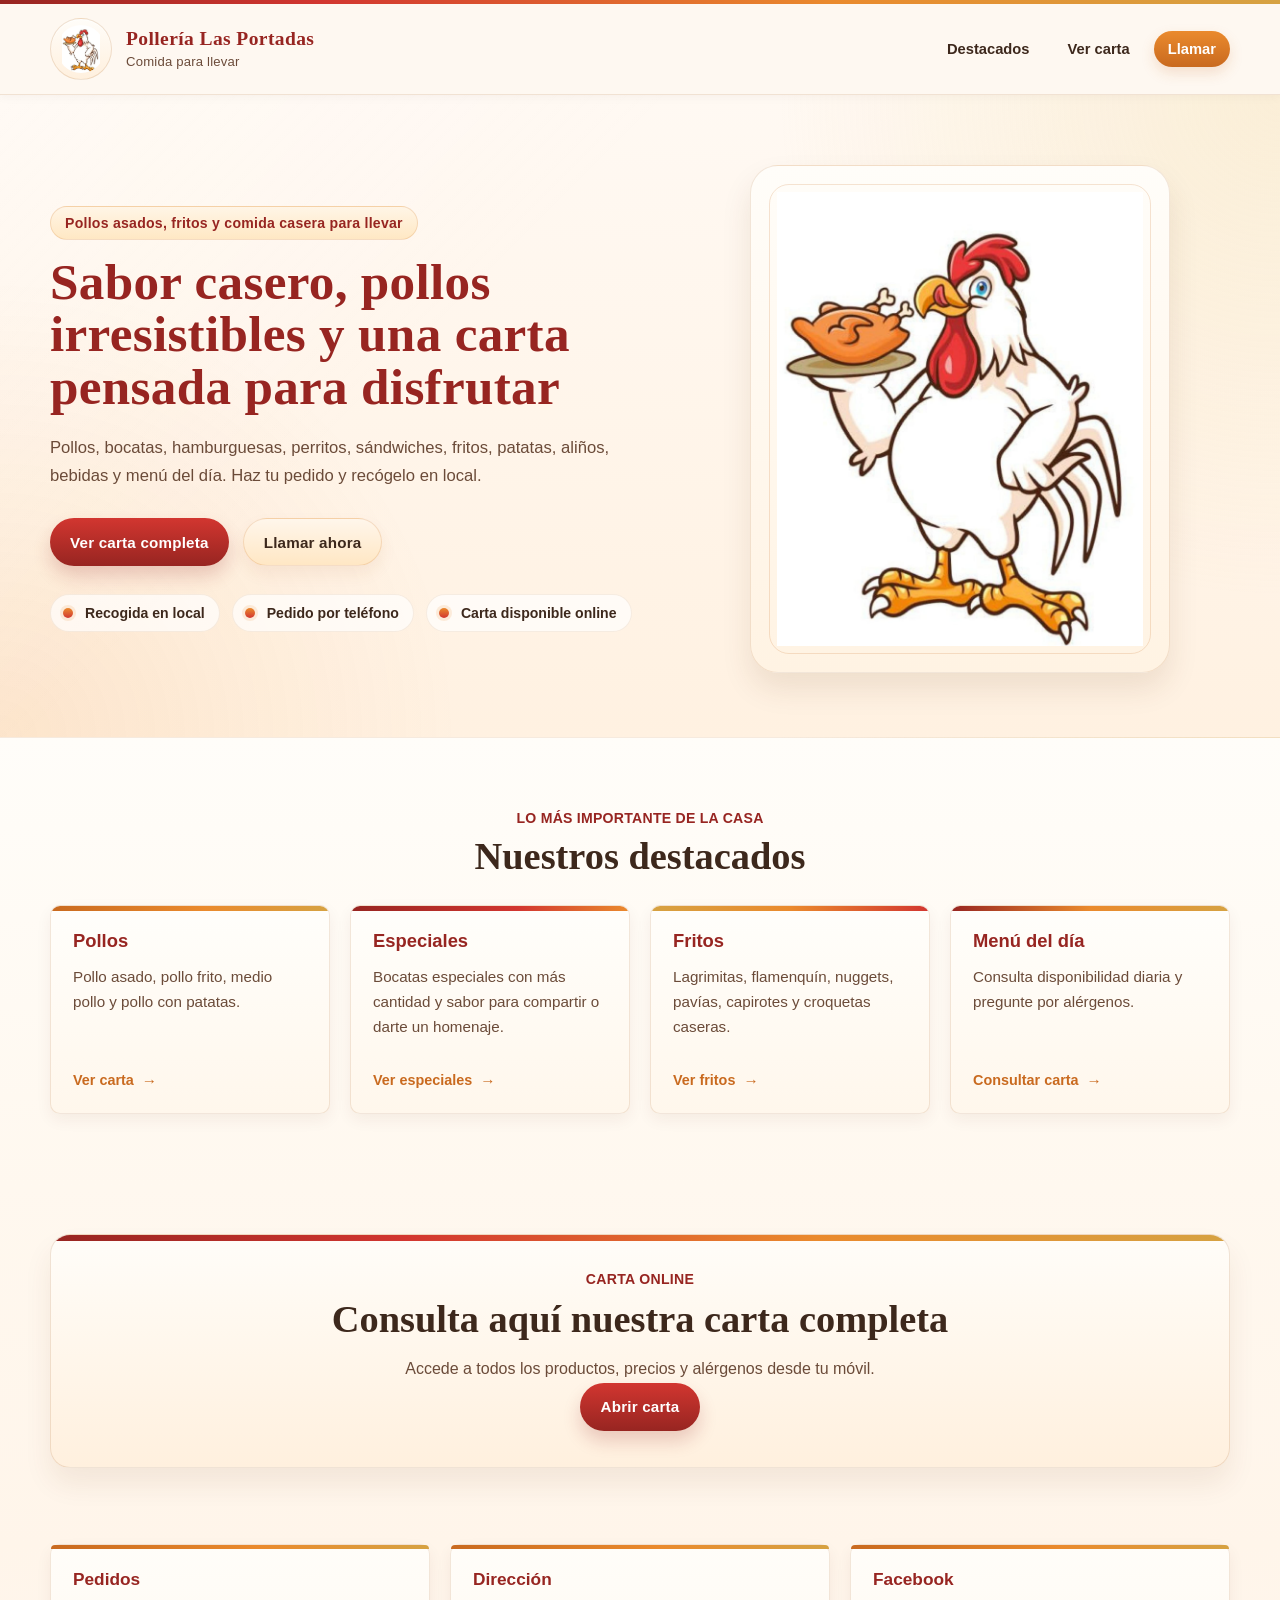
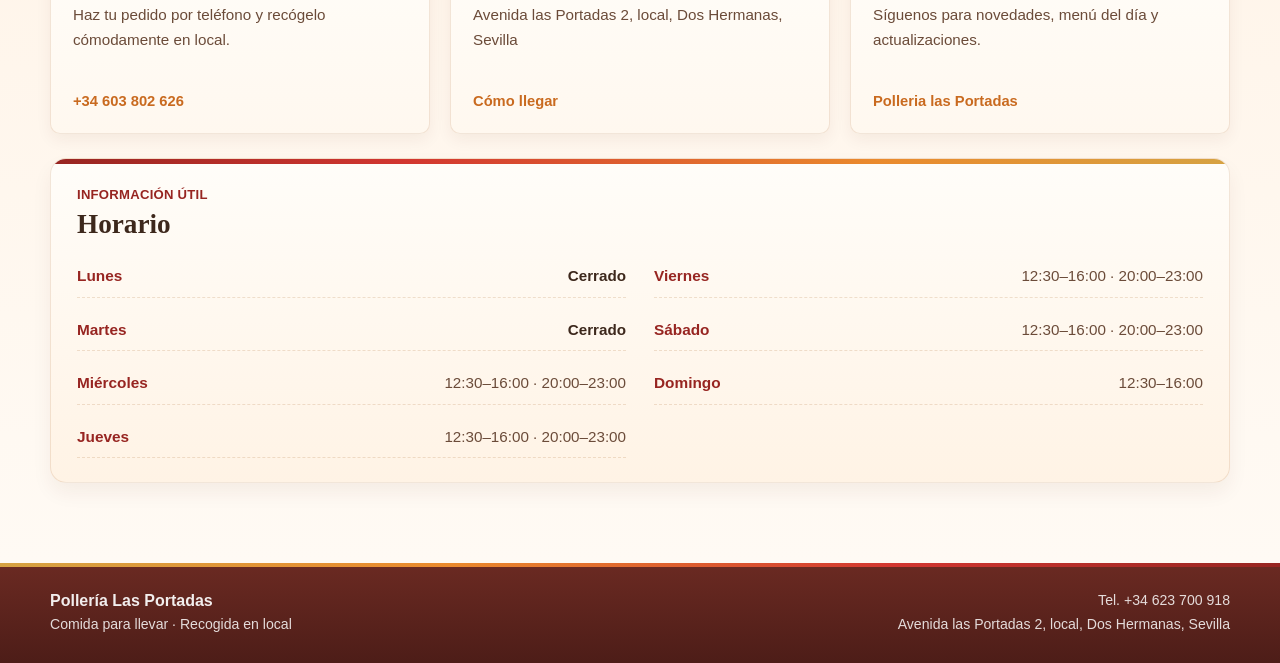
==== index.html @ 25411873 "Add files via upload" ====
<!doctype html>
<html lang="es">
<head>
    <meta charset="utf-8">
    <meta name="viewport" content="width=device-width, initial-scale=1">
    <title>Pollería Las Portadas</title>
    <meta name="description" content="Pollos asados, fritos, bocatas, hamburguesas, sándwiches, fritos y mucho más. Consulta nuestra carta online.">
    <link rel="stylesheet" href="web.css">
</head>
<body>
    <div class="site">
        <header class="header">
            <div class="container header__inner">
                <a href="/" class="brand" aria-label="Ir al inicio de Pollería Las Portadas">
                    <img src="carta/logo-polleria.png" alt="Logo de Pollería Las Portadas" class="brand__logo">
                    <div class="brand__text">
                        <span class="brand__name">Pollería Las Portadas</span>
                        <span class="brand__tag">Comida para llevar</span>
                    </div>
                </a>

                <nav class="nav" aria-label="Navegación principal">
                    <a href="#destacados" class="nav__link">Destacados</a>
                    <a href="file:///C:/Users/alejandro.gperez/Desktop/web-bar/carta/index.html" class="nav__link nav__link--button">Ver carta</a>
                    <a href="tel:+34 623 700 918" class="nav__link nav__link--phone">Llamar</a>
                </nav>
            </div>
        </header>

        <main>
            <section class="hero">
                <div class="container hero__inner">
                    <div class="hero__content">
                        <p class="hero__eyebrow">Pollos asados, fritos y comida casera para llevar</p>

                        <h1 class="hero__title">
                            Sabor casero, pollos irresistibles y una carta pensada para disfrutar
                        </h1>

                        <p class="hero__text">
                            Pollos, bocatas, hamburguesas, perritos, sándwiches, fritos, patatas, aliños,
                            bebidas y menú del día. Haz tu pedido y recógelo en local.
                        </p>

                        <div class="hero__actions">
                            <a href="file:///C:/Users/alejandro.gperez/Desktop/web-bar/carta/index.html" class="button button--primary">Ver carta completa</a>
                            <a href="tel:+34603802626" class="button button--secondary">Llamar ahora</a>
                        </div>

                        <ul class="hero__features">
                            <li>Recogida en local</li>
                            <li>Pedido por teléfono</li>
                            <li>Carta disponible online</li>
                        </ul>
                    </div>

                    <div class="hero__visual">
                        <div class="hero__image-wrap">
                            <img src="carta/logo-polleria.png" alt="Mascota de Pollería Las Portadas" class="hero__image">
                        </div>
                    </div>
                </div>
            </section>

            <section class="highlights" id="destacados">
                <div class="container">
                    <div class="section-heading">
                        <p class="section-heading__eyebrow">Lo más importante de la casa</p>
                        <h2 class="section-heading__title">Nuestros destacados</h2>
                    </div>

                    <div class="highlights__grid">
                        <article class="highlight-card highlight-card--pollos">
                            <h3 class="highlight-card__title">Pollos</h3>
                            <p class="highlight-card__text">
                                Pollo asado, pollo frito, medio pollo y pollo con patatas.
                            </p>
                            <a href="file:///C:/Users/alejandro.gperez/Desktop/web-bar/carta/index.html" class="highlight-card__link">Ver carta</a>
                        </article>

                        <article class="highlight-card highlight-card--especiales">
                            <h3 class="highlight-card__title">Especiales</h3>
                            <p class="highlight-card__text">
                                Bocatas especiales con más cantidad y sabor para compartir o darte un homenaje.
                            </p>
                            <a href="file:///C:/Users/alejandro.gperez/Desktop/web-bar/carta/index.html" class="highlight-card__link">Ver especiales</a>
                        </article>

                        <article class="highlight-card highlight-card--fritos">
                            <h3 class="highlight-card__title">Fritos</h3>
                            <p class="highlight-card__text">
                                Lagrimitas, flamenquín, nuggets, pavías, capirotes y croquetas caseras.
                            </p>
                            <a href="file:///C:/Users/alejandro.gperez/Desktop/web-bar/carta/index.html" class="highlight-card__link">Ver fritos</a>
                        </article>

                        <article class="highlight-card highlight-card--menu">
                            <h3 class="highlight-card__title">Menú del día</h3>
                            <p class="highlight-card__text">
                                Consulta disponibilidad diaria y pregunte por alérgenos.
                            </p>
                            <a href="file:///C:/Users/alejandro.gperez/Desktop/web-bar/carta/index.html" class="highlight-card__link">Consultar carta</a>
                        </article>
                    </div>
                </div>
            </section>

            <section class="cta-carta">
                <div class="container">
                    <div class="cta-carta__box">
                        <p class="cta-carta__eyebrow">Carta online</p>
                        <h2 class="cta-carta__title">Consulta aquí nuestra carta completa</h2>
                        <p class="cta-carta__text">
                            Accede a todos los productos, precios y alérgenos desde tu móvil.
                        </p>
                        <a href="file:///C:/Users/alejandro.gperez/Desktop/web-bar/carta/index.html" class="button button--primary">Abrir carta</a>
                    </div>
                </div>
            </section>

            <section class="info">
                <div class="container">
                    <div class="info-top">
                        <article class="info-card">
                            <h3 class="info-card__title">Pedidos</h3>
                            <p class="info-card__text">
                                Haz tu pedido por teléfono y recógelo cómodamente en local.
                            </p>
                            <a href="tel:+34603802626" class="info-card__link">+34 603 802 626</a>
                        </article>

                        <article class="info-card">
                            <h3 class="info-card__title">Dirección</h3>
                            <p class="info-card__text">
                                Avenida las Portadas 2, local, Dos Hermanas, Sevilla
                            </p>
                            <a
                                href="https://maps.google.com/?q=Avenida+las+Portadas+2,+Dos+Hermanas,+Sevilla"
                                class="info-card__link"
                                target="_blank"
                                rel="noopener noreferrer"
                            >
                                Cómo llegar
                            </a>
                        </article>

                        <article class="info-card">
                            <h3 class="info-card__title">Facebook</h3>
                            <p class="info-card__text">
                                Síguenos para novedades, menú del día y actualizaciones.
                            </p>
                            <a
                                href="https://www.facebook.com/61581440820472/?locale=es_ES"
                                class="info-card__link"
                                target="_blank"
                                rel="noopener noreferrer"
                            >
                                Polleria las Portadas
                            </a>
                        </article>
                    </div>

                    <div class="info-hours">
                        <div class="info-hours__inner">
                            <div class="info-hours__header">
                                <p class="info-hours__eyebrow">Información útil</p>
                                <h3 class="info-hours__title">Horario</h3>
                            </div>

                            <div class="info-hours__grid">
                                <div class="info-hours__item">
                                    <span class="info-hours__day">Lunes</span>
                                    <span class="info-hours__time is-closed">Cerrado</span>
                                </div>

                                <div class="info-hours__item">
                                    <span class="info-hours__day">Viernes</span>
                                    <span class="info-hours__time">12:30–16:00 · 20:00–23:00</span>
                                </div>

                                <div class="info-hours__item">
                                    <span class="info-hours__day">Martes</span>
                                    <span class="info-hours__time is-closed">Cerrado</span>
                                </div>

                                <div class="info-hours__item">
                                    <span class="info-hours__day">Sábado</span>
                                    <span class="info-hours__time">12:30–16:00 · 20:00–23:00</span>
                                </div>

                                <div class="info-hours__item">
                                    <span class="info-hours__day">Miércoles</span>
                                    <span class="info-hours__time">12:30–16:00 · 20:00–23:00</span>
                                </div>

                                <div class="info-hours__item">
                                    <span class="info-hours__day">Domingo</span>
                                    <span class="info-hours__time">12:30–16:00</span>
                                </div>
                                
                                <div class="info-hours__item">
                                    <span class="info-hours__day">Jueves</span>
                                    <span class="info-hours__time">12:30–16:00 · 20:00–23:00</span>
                                </div>
                                
                            </div>
                        </div>
                    </div>
                </div>
            </section>

        </main>

        <footer class="footer">
            <div class="container footer__inner">
                <div class="footer__brand">
                    <strong>Pollería Las Portadas</strong>
                    <span>Comida para llevar · Recogida en local</span>
                </div>

                <div class="footer__contact">
                    <span>Tel. +34 623 700 918</span>
                    <span>Avenida las Portadas 2, local, Dos Hermanas, Sevilla</span>
                </div>
            </div>
        </footer>
    </div>
</body>
</html>
---- web.css ----
@page {
    size: A4;
    margin: 0;
}

:root {
    --bg: #f7efe6;
    --paper: #fffaf4;
    --paper-2: #fff4e8;
    --paper-3: #ffedd8;

    --ink: #3d281c;
    --ink-soft: #6b4b39;

    --line: #b47b47;
    --line-soft: #e6c8a7;

    --brand-red: #d23630;
    --brand-red-dark: #972521;

    --brand-orange: #ea8a2d;
    --brand-orange-dark: #c96a1f;

    --brand-gold: #d6a242;
    --brand-gold-soft: #f0d18c;

    --white: #ffffff;

    --shadow-soft: 0 8px 24px rgba(85, 45, 15, 0.08);
    --shadow-card: 0 6px 16px rgba(80, 40, 10, 0.06);

    --radius-sm: 6px;
    --radius-md: 10px;
    --radius-lg: 18px;

    --container: 1180px;
}

* {
    box-sizing: border-box;
}

html,
body {
    margin: 0;
    padding: 0;
    background: linear-gradient(180deg, #ece3d8 0%, #e6ddd3 100%);
    color: var(--ink);
    font-family: Arial, Helvetica, sans-serif;
    scroll-behavior: smooth;
}

body {
    -webkit-font-smoothing: antialiased;
    text-rendering: optimizeLegibility;
}

img {
    max-width: 100%;
    display: block;
}

a {
    color: inherit;
    text-decoration: none;
}

.site {
    min-height: 100vh;
}

.container {
    width: min(var(--container), calc(100% - 32px));
    margin: 0 auto;
}

/* =========================
   HEADER
   ========================= */

.header {
    position: sticky;
    top: 0;
    z-index: 30;
    backdrop-filter: blur(10px);
    background: rgba(255, 250, 244, 0.92);
    border-bottom: 1px solid rgba(180, 123, 71, 0.18);
    box-shadow: 0 2px 10px rgba(60, 20, 0, 0.04);
}

.header::before {
    content: "";
    display: block;
    height: 4px;
    background: linear-gradient(
        90deg,
        var(--brand-red-dark) 0%,
        var(--brand-red) 25%,
        var(--brand-orange) 65%,
        var(--brand-gold) 100%
    );
}

.header__inner {
    display: flex;
    align-items: center;
    justify-content: space-between;
    gap: 20px;
    padding: 14px 0;
}

.brand {
    display: flex;
    align-items: center;
    gap: 14px;
    min-width: 0;
}

.brand__logo {
    width: 62px;
    height: 62px;
    object-fit: contain;
    border-radius: 50%;
    background: linear-gradient(180deg, #fffdf9 0%, #fff0de 100%);
    padding: 6px;
    border: 1px solid rgba(180, 123, 71, 0.22);
    box-shadow: inset 0 1px 0 rgba(255,255,255,.7);
}

.brand__text {
    display: flex;
    flex-direction: column;
}

.brand__name {
    font-family: Georgia, "Times New Roman", serif;
    font-size: 1.22rem;
    font-weight: 700;
    line-height: 1.05;
    letter-spacing: 0.4px;
    color: var(--brand-red-dark);
}

.brand__tag {
    margin-top: 4px;
    font-size: 0.82rem;
    color: var(--ink-soft);
    letter-spacing: 0.2px;
}

.nav {
    display: flex;
    align-items: center;
    gap: 10px;
    flex-wrap: wrap;
}

.nav__link {
    padding: 10px 14px;
    border-radius: 999px;
    font-size: 0.92rem;
    font-weight: 600;
    color: var(--ink);
    transition: transform .18s ease, background-color .18s ease, color .18s ease;
}

.nav__link:hover {
    background: rgba(210, 54, 48, 0.08);
    color: var(--brand-red-dark);
    transform: translateY(-1px);
}

.nav__link--accent {
    background: linear-gradient(180deg, var(--brand-red) 0%, var(--brand-red-dark) 100%);
    color: var(--white);
    box-shadow: 0 6px 14px rgba(151, 37, 33, 0.18);
}

.nav__link--accent:hover {
    background: linear-gradient(180deg, #de433d 0%, #a62823 100%);
    color: var(--white);
}

.nav__link--phone {
    background: linear-gradient(180deg, var(--brand-orange) 0%, var(--brand-orange-dark) 100%);
    color: var(--white);
    box-shadow: 0 6px 14px rgba(201, 106, 31, 0.18);
}

.nav__link--phone:hover {
    background: linear-gradient(180deg, #f0963f 0%, #cf7124 100%);
    color: var(--white);
}

/* =========================
   HERO
   ========================= */

.hero {
    position: relative;
    overflow: hidden;
    background:
        radial-gradient(circle at top right, rgba(240, 209, 140, 0.32) 0%, transparent 35%),
        radial-gradient(circle at bottom left, rgba(234, 138, 45, 0.12) 0%, transparent 32%),
        linear-gradient(180deg, #fff9f3 0%, #fff1e1 100%);
    border-bottom: 1px solid rgba(180, 123, 71, 0.12);
}

.hero::before {
    content: "";
    position: absolute;
    inset: 0;
    background:
        linear-gradient(135deg, rgba(255,255,255,.15), transparent 35%),
        linear-gradient(-135deg, rgba(255,255,255,.12), transparent 32%);
    pointer-events: none;
}

.hero__inner {
    position: relative;
    display: grid;
    grid-template-columns: 1.05fr 0.95fr;
    align-items: center;
    gap: 42px;
    padding: 70px 0 64px;
}

.hero__eyebrow {
    display: inline-block;
    margin: 0 0 16px;
    padding: 8px 14px;
    border-radius: 999px;
    background: linear-gradient(180deg, #fff5e6 0%, #ffe8c4 100%);
    border: 1px solid rgba(201, 106, 31, 0.18);
    font-size: 0.88rem;
    font-weight: 700;
    color: var(--brand-red-dark);
    letter-spacing: .25px;
}

.hero__title {
    margin: 0;
    font-family: Georgia, "Times New Roman", serif;
    font-size: clamp(2.2rem, 4vw, 4rem);
    line-height: 1.03;
    letter-spacing: 0.3px;
    color: var(--brand-red-dark);
}

.hero__text {
    max-width: 620px;
    margin: 20px 0 0;
    font-size: 1.04rem;
    line-height: 1.7;
    color: var(--ink-soft);
}

.hero__actions {
    display: flex;
    align-items: center;
    gap: 14px;
    flex-wrap: wrap;
    margin-top: 28px;
}

.button {
    display: inline-flex;
    align-items: center;
    justify-content: center;
    min-height: 48px;
    padding: 0 20px;
    border-radius: 999px;
    font-size: 0.95rem;
    font-weight: 700;
    letter-spacing: 0.2px;
    transition: transform .18s ease, box-shadow .18s ease, background-color .18s ease;
}

.button:hover {
    transform: translateY(-2px);
}

.button--primary {
    background: linear-gradient(180deg, var(--brand-red) 0%, var(--brand-red-dark) 100%);
    color: var(--white);
    box-shadow: 0 10px 18px rgba(151, 37, 33, 0.20);
}

.button--primary:hover {
    background: linear-gradient(180deg, #df413c 0%, #a62823 100%);
}

.button--secondary {
    background: linear-gradient(180deg, #fff6eb 0%, #ffe7c4 100%);
    color: var(--ink);
    border: 1px solid rgba(201, 106, 31, 0.18);
    box-shadow: 0 8px 16px rgba(160, 90, 20, 0.08);
}

.button--secondary:hover {
    background: linear-gradient(180deg, #fff2e2 0%, #ffddb1 100%);
}

.hero__features {
    display: flex;
    flex-wrap: wrap;
    gap: 10px 12px;
    list-style: none;
    margin: 28px 0 0;
    padding: 0;
}

.hero__features li {
    position: relative;
    padding: 10px 14px 10px 34px;
    background: rgba(255,255,255,0.68);
    border: 1px solid rgba(180, 123, 71, 0.12);
    border-radius: 999px;
    font-size: 0.88rem;
    font-weight: 600;
    color: var(--ink);
}

.hero__features li::before {
    content: "";
    position: absolute;
    left: 12px;
    top: 50%;
    width: 10px;
    height: 10px;
    border-radius: 50%;
    transform: translateY(-50%);
    background: linear-gradient(180deg, var(--brand-orange) 0%, var(--brand-red) 100%);
    box-shadow: 0 0 0 3px rgba(234, 138, 45, 0.14);
}

.hero__visual {
    display: flex;
    justify-content: center;
    align-items: center;
}

.hero__image-wrap {
    position: relative;
    width: min(100%, 420px);
    padding: 26px;
    border-radius: 28px;
    background:
        linear-gradient(180deg, #fffdf9 0%, #fff3e3 100%);
    border: 1px solid rgba(180, 123, 71, 0.18);
    box-shadow: 0 16px 30px rgba(90, 45, 10, 0.10);
}

.hero__image-wrap::before {
    content: "";
    position: absolute;
    inset: 18px;
    border: 1px solid rgba(201, 106, 31, 0.18);
    border-radius: 20px;
    pointer-events: none;
}

.hero__image {
    width: 100%;
    height: auto;
    object-fit: contain;
}

/* =========================
   SECTION HEADING
   ========================= */

.section-heading {
    text-align: center;
    margin-bottom: 28px;
}

.section-heading__eyebrow {
    margin: 0 0 10px;
    font-size: 0.88rem;
    font-weight: 700;
    color: var(--brand-red-dark);
    letter-spacing: .25px;
    text-transform: uppercase;
}

.section-heading__title {
    margin: 0;
    font-family: Georgia, "Times New Roman", serif;
    font-size: clamp(1.7rem, 3vw, 2.4rem);
    line-height: 1.05;
    color: var(--ink);
}

/* =========================
   HIGHLIGHTS
   ========================= */

.highlights {
    padding: 72px 0;
    background:
        linear-gradient(180deg, #fffdf9 0%, #fff8ef 100%);
}

.highlights__grid {
    display: grid;
    grid-template-columns: repeat(4, 1fr);
    gap: 20px;
}

.highlight-card {
    position: relative;
    padding: 24px 22px;
    border-radius: var(--radius-md);
    background:
        linear-gradient(180deg, #fffefb 0%, #fff7ec 100%);
    border: 1px solid rgba(180, 123, 71, 0.18);
    box-shadow: var(--shadow-card);
    overflow: hidden;
}

.highlight-card::before {
    content: "";
    position: absolute;
    inset: 0 0 auto 0;
    height: 5px;
    background: linear-gradient(
        90deg,
        var(--brand-red-dark) 0%,
        var(--brand-red) 40%,
        var(--brand-orange) 75%,
        var(--brand-gold) 100%
    );
}

.highlight-card--pollos::before {
    background: linear-gradient(90deg, var(--brand-orange-dark) 0%, var(--brand-orange) 55%, var(--brand-gold) 100%);
}

.highlight-card--especiales::before {
    background: linear-gradient(90deg, var(--brand-red-dark) 0%, var(--brand-red) 60%, var(--brand-orange) 100%);
}

.highlight-card--fritos::before {
    background: linear-gradient(90deg, var(--brand-gold) 0%, var(--brand-orange) 50%, var(--brand-red) 100%);
}

.highlight-card--menu::before {
    background: linear-gradient(90deg, var(--brand-red-dark) 0%, var(--brand-orange) 50%, var(--brand-gold) 100%);
}

.highlight-card__title {
    margin: 0;
    font-size: 1.15rem;
    font-weight: 700;
    color: var(--brand-red-dark);
}

.highlight-card__text {
    margin: 12px 0 0;
    font-size: 0.95rem;
    line-height: 1.65;
    color: var(--ink-soft);
    min-height: 90px;
}

.highlight-card__link {
    display: inline-flex;
    align-items: center;
    gap: 8px;
    margin-top: 18px;
    font-size: 0.9rem;
    font-weight: 700;
    color: var(--brand-orange-dark);
}

.highlight-card__link::after {
    content: "→";
    font-size: 0.95rem;
}

/* =========================
   CTA CARTA
   ========================= */

.cta-carta {
    padding: 48px 0 76px;
    background:
        linear-gradient(180deg, #fff8ef 0%, #fff5ea 100%);
}

.cta-carta__box {
    position: relative;
    padding: 36px 32px;
    border-radius: 20px;
    text-align: center;
    background:
        linear-gradient(180deg, #fffdf9 0%, #fff0de 100%);
    border: 1px solid rgba(180, 123, 71, 0.2);
    box-shadow: 0 16px 28px rgba(100, 55, 18, 0.08);
    overflow: hidden;
}

.cta-carta__box::before {
    content: "";
    position: absolute;
    inset: 0 0 auto 0;
    height: 6px;
    background: linear-gradient(
        90deg,
        var(--brand-red-dark) 0%,
        var(--brand-red) 30%,
        var(--brand-orange) 65%,
        var(--brand-gold) 100%
    );
}

.cta-carta__eyebrow {
    margin: 0 0 12px;
    font-size: 0.88rem;
    font-weight: 700;
    text-transform: uppercase;
    letter-spacing: .3px;
    color: var(--brand-red-dark);
}

.cta-carta__title {
    margin: 0;
    font-family: Georgia, "Times New Roman", serif;
    font-size: clamp(1.8rem, 3vw, 2.6rem);
    line-height: 1.08;
    color: var(--ink);
}

.cta-carta__text {
    max-width: 720px;
    margin: 16px auto 0;
    font-size: 1rem;
    line-height: 1.65;
    color: var(--ink-soft);
}

.cta-carta__button {
    margin-top: 24px;
}

/* =========================
   INFO
   ========================= */

.info {
    padding: 0 0 80px;
    background: linear-gradient(180deg, #fff5ea 0%, #fffaf4 100%);
}

.info__grid {
    display: grid;
    grid-template-columns: repeat(4, 1fr);
    gap: 20px;
}

.info-card {
    position: relative;
    padding: 26px 22px;
    border-radius: var(--radius-md);
    background:
        linear-gradient(180deg, #fffdf9 0%, #fff8ef 100%);
    border: 1px solid rgba(180, 123, 71, 0.18);
    box-shadow: var(--shadow-card);
}

.info-card::before {
    content: "";
    position: absolute;
    inset: 0 0 auto 0;
    height: 4px;
    background: linear-gradient(
        90deg,
        var(--brand-orange-dark) 0%,
        var(--brand-orange) 60%,
        var(--brand-gold) 100%
    );
    border-radius: var(--radius-md) var(--radius-md) 0 0;
}

.info-card__title {
    margin: 0;
    font-size: 1.08rem;
    font-weight: 700;
    color: var(--brand-red-dark);
}

.info-card__text {
    margin: 12px 0 0;
    font-size: 0.95rem;
    line-height: 1.65;
    color: var(--ink-soft);
}

.info-card__link {
    display: inline-flex;
    margin-top: 18px;
    font-size: 0.92rem;
    font-weight: 700;
    color: var(--brand-orange-dark);
}

/* =========================
   FOOTER
   ========================= */

.footer {
    position: relative;
    padding: 28px 0;
    background:
        linear-gradient(180deg, #6b2a22 0%, #4d1d18 100%);
    color: rgba(255,255,255,0.92);
}

.footer::before {
    content: "";
    position: absolute;
    left: 0;
    right: 0;
    top: 0;
    height: 4px;
    background: linear-gradient(
        90deg,
        var(--brand-gold) 0%,
        var(--brand-orange) 35%,
        var(--brand-red) 70%,
        var(--brand-red-dark) 100%
    );
}

.footer__inner {
    display: flex;
    justify-content: space-between;
    gap: 22px;
    align-items: center;
    flex-wrap: wrap;
}

.footer__brand {
    display: flex;
    flex-direction: column;
    gap: 5px;
}

.footer__brand strong {
    font-size: 1rem;
    font-weight: 700;
}

.footer__brand span,
.footer__contact span {
    font-size: 0.88rem;
    line-height: 1.4;
    color: rgba(255,255,255,0.84);
}

.footer__contact {
    display: flex;
    flex-direction: column;
    align-items: flex-end;
    gap: 4px;
}

/* =========================
   RESPONSIVE
   ========================= */

@media (max-width: 1100px) {
    .hero__inner {
        grid-template-columns: 1fr;
        text-align: center;
    }

    .hero__text {
        margin-left: auto;
        margin-right: auto;
    }

    .hero__actions {
        justify-content: center;
    }

    .hero__features {
        justify-content: center;
    }

    .hero__visual {
        order: -1;
    }

    .hero__image-wrap {
        width: min(100%, 360px);
    }

    .highlights__grid {
        grid-template-columns: repeat(2, 1fr);
    }

    .info__grid {
        grid-template-columns: 1fr;
    }
}

@media (max-width: 860px) {
    .header__inner {
        flex-direction: column;
        align-items: stretch;
    }

    .brand {
        justify-content: center;
    }

    .nav {
        justify-content: center;
    }

    .cta-carta__box {
        padding: 30px 22px;
    }
}

@media (max-width: 640px) {
    .container {
        width: min(100% - 22px, var(--container));
    }

    .brand__logo {
        width: 54px;
        height: 54px;
    }

    .brand__name {
        font-size: 1.08rem;
    }

    .brand__tag {
        font-size: 0.76rem;
    }

    .nav {
        gap: 8px;
    }

    .nav__link {
        width: 100%;
        justify-content: center;
        text-align: center;
    }

    .hero__inner {
        padding: 54px 0 52px;
    }

    .hero__title {
        font-size: 2.1rem;
    }

    .hero__text {
        font-size: 0.98rem;
    }

    .hero__features {
        gap: 10px;
    }

    .hero__features li {
        width: 100%;
        text-align: left;
    }

    .highlights {
        padding: 58px 0;
    }

    .highlights__grid {
        grid-template-columns: 1fr;
    }

    .highlight-card__text {
        min-height: auto;
    }

    .cta-carta {
        padding: 40px 0 60px;
    }

    .cta-carta__title {
        font-size: 1.9rem;
    }

    .footer__inner {
        flex-direction: column;
        align-items: flex-start;
    }

    .footer__contact {
        align-items: flex-start;
    }
}
/* =========================
   INFO BLOQUE MEJORADO
   ========================= */

.info {
    padding: 0 0 80px;
    background: linear-gradient(180deg, #fff5ea 0%, #fffaf4 100%);
}

.info-top {
    display: grid;
    grid-template-columns: repeat(3, 1fr);
    gap: 20px;
    margin-bottom: 24px;
}

.info-card {
    position: relative;
    padding: 24px 22px;
    border-radius: 10px;
    background: linear-gradient(180deg, #fffdf9 0%, #fff8ef 100%);
    border: 1px solid rgba(180, 123, 71, 0.18);
    box-shadow: 0 6px 16px rgba(80, 40, 10, 0.06);
    min-height: 190px;
    display: flex;
    flex-direction: column;
    justify-content: flex-start;
}

.info-card::before {
    content: "";
    position: absolute;
    inset: 0 0 auto 0;
    height: 4px;
    border-radius: 10px 10px 0 0;
    background: linear-gradient(
        90deg,
        var(--brand-orange-dark) 0%,
        var(--brand-orange) 55%,
        var(--brand-gold) 100%
    );
}

.info-card__title {
    margin: 0;
    font-size: 1.08rem;
    font-weight: 700;
    color: var(--brand-red-dark);
}

.info-card__text {
    margin: 12px 0 0;
    font-size: 0.95rem;
    line-height: 1.65;
    color: var(--ink-soft);
}

.info-card__link {
    display: inline-flex;
    align-items: center;
    margin-top: auto;
    padding-top: 18px;
    font-size: 0.92rem;
    font-weight: 700;
    color: var(--brand-orange-dark);
}

/* =========================
   HORARIO ANCHO
   ========================= */

.info-hours {
    position: relative;
    border-radius: 16px;
    background: linear-gradient(180deg, #fffdf9 0%, #fff3e5 100%);
    border: 1px solid rgba(180, 123, 71, 0.18);
    box-shadow: 0 10px 20px rgba(80, 40, 10, 0.06);
    overflow: hidden;
}

.info-hours::before {
    content: "";
    position: absolute;
    inset: 0 0 auto 0;
    height: 5px;
    background: linear-gradient(
        90deg,
        var(--brand-red-dark) 0%,
        var(--brand-red) 30%,
        var(--brand-orange) 70%,
        var(--brand-gold) 100%
    );
}

.info-hours__inner {
    padding: 28px 26px 24px;
}

.info-hours__header {
    margin-bottom: 18px;
}

.info-hours__eyebrow {
    margin: 0 0 8px;
    font-size: 0.82rem;
    font-weight: 700;
    letter-spacing: .25px;
    text-transform: uppercase;
    color: var(--brand-red-dark);
}

.info-hours__title {
    margin: 0;
    font-family: Georgia, "Times New Roman", serif;
    font-size: 1.7rem;
    line-height: 1.05;
    color: var(--ink);
}

.info-hours__grid {
    display: grid;
    grid-template-columns: repeat(2, 1fr);
    gap: 12px 28px;
}

.info-hours__item {
    display: flex;
    align-items: baseline;
    justify-content: space-between;
    gap: 16px;
    padding: 10px 0;
    border-bottom: 1px dashed rgba(180, 123, 71, 0.22);
}

.info-hours__day {
    font-size: 0.96rem;
    font-weight: 700;
    color: var(--brand-red-dark);
    min-width: 110px;
}

.info-hours__time {
    flex: 1;
    text-align: right;
    font-size: 0.95rem;
    line-height: 1.35;
    color: var(--ink-soft);
}

.info-hours__time.is-closed {
    color: var(--ink);
    font-weight: 700;
}

/* =========================
   RESPONSIVE
   ========================= */

@media (max-width: 980px) {
    .info-top {
        grid-template-columns: 1fr;
    }

    .info-card {
        min-height: auto;
    }

    .info-hours__grid {
        grid-template-columns: 1fr;
    }
}

@media (max-width: 640px) {
    .info-hours__inner {
        padding: 22px 18px 18px;
    }

    .info-hours__item {
        flex-direction: column;
        align-items: flex-start;
        gap: 4px;
    }

    .info-hours__time {
        text-align: left;
    }

    .info-hours__day {
        min-width: 0;
    }
}
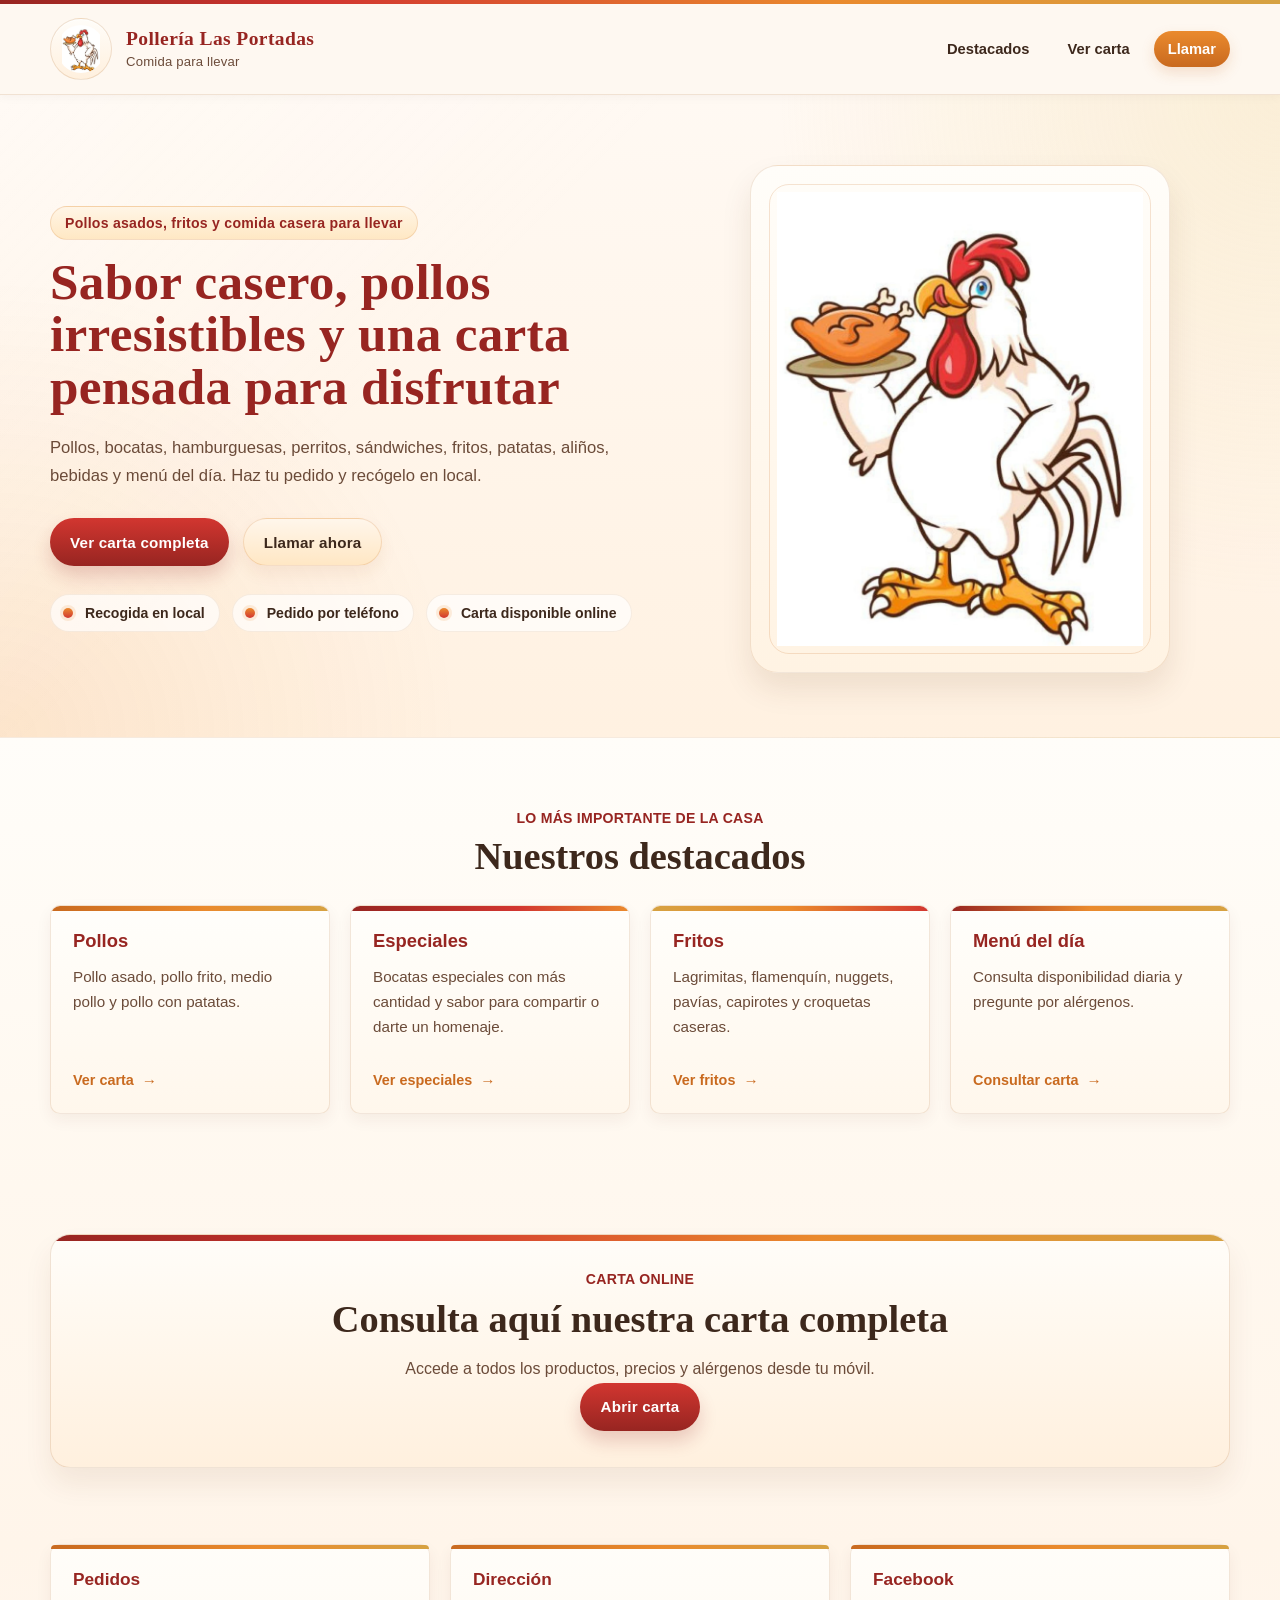
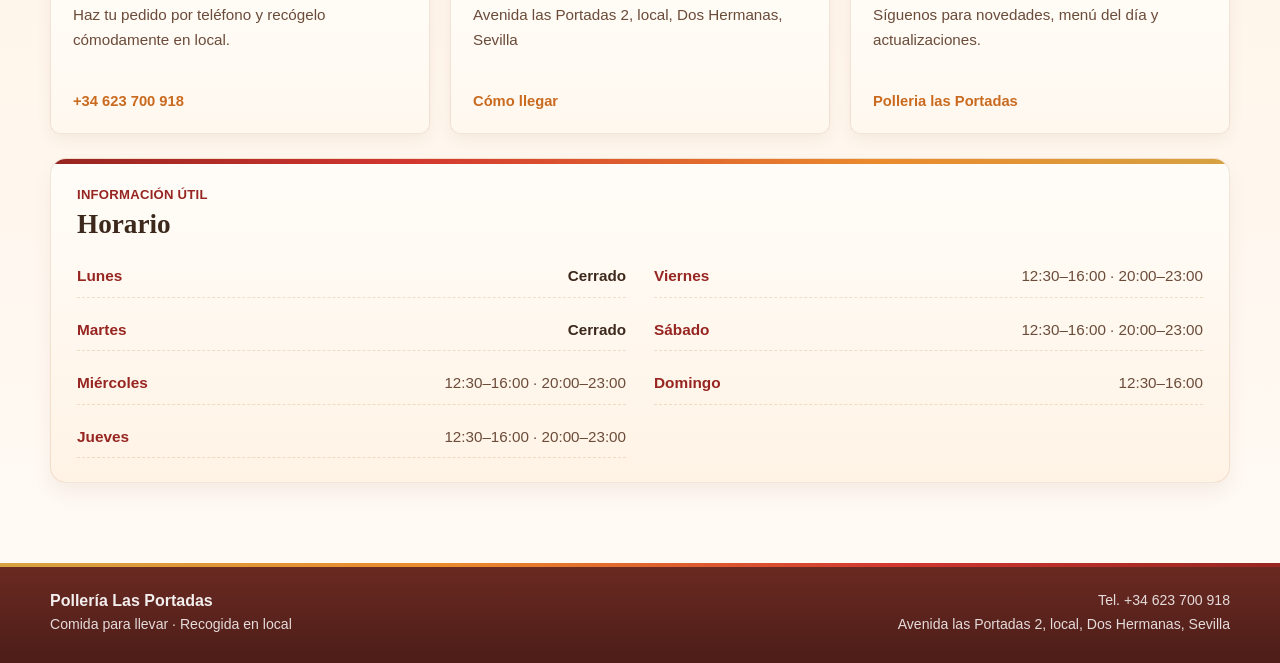
==== commit 1d0b9f27: "Update index.html" ====
--- a/index.html
+++ b/index.html
@@ -21,7 +21,7 @@
 
                 <nav class="nav" aria-label="Navegación principal">
                     <a href="#destacados" class="nav__link">Destacados</a>
-                    <a href="file:///C:/Users/alejandro.gperez/Desktop/web-bar/carta/index.html" class="nav__link nav__link--button">Ver carta</a>
+                    <a href="carta/index.html" class="nav__link nav__link--button">Ver carta</a>
                     <a href="tel:+34 623 700 918" class="nav__link nav__link--phone">Llamar</a>
                 </nav>
             </div>
@@ -43,8 +43,8 @@
                         </p>
 
                         <div class="hero__actions">
-                            <a href="file:///C:/Users/alejandro.gperez/Desktop/web-bar/carta/index.html" class="button button--primary">Ver carta completa</a>
-                            <a href="tel:+34603802626" class="button button--secondary">Llamar ahora</a>
+                            <a href="carta/index.html" class="button button--primary">Ver carta completa</a>
+                            <a href="tel:+34623700918" class="button button--secondary">Llamar ahora</a>
                         </div>
 
                         <ul class="hero__features">
@@ -75,7 +75,7 @@
                             <p class="highlight-card__text">
                                 Pollo asado, pollo frito, medio pollo y pollo con patatas.
                             </p>
-                            <a href="file:///C:/Users/alejandro.gperez/Desktop/web-bar/carta/index.html" class="highlight-card__link">Ver carta</a>
+                            <a href="carta/index.html" class="highlight-card__link">Ver carta</a>
                         </article>
 
                         <article class="highlight-card highlight-card--especiales">
@@ -83,7 +83,7 @@
                             <p class="highlight-card__text">
                                 Bocatas especiales con más cantidad y sabor para compartir o darte un homenaje.
                             </p>
-                            <a href="file:///C:/Users/alejandro.gperez/Desktop/web-bar/carta/index.html" class="highlight-card__link">Ver especiales</a>
+                            <a href="carta/index.html" class="highlight-card__link">Ver especiales</a>
                         </article>
 
                         <article class="highlight-card highlight-card--fritos">
@@ -91,7 +91,7 @@
                             <p class="highlight-card__text">
                                 Lagrimitas, flamenquín, nuggets, pavías, capirotes y croquetas caseras.
                             </p>
-                            <a href="file:///C:/Users/alejandro.gperez/Desktop/web-bar/carta/index.html" class="highlight-card__link">Ver fritos</a>
+                            <a href="carta/index.html" class="highlight-card__link">Ver fritos</a>
                         </article>
 
                         <article class="highlight-card highlight-card--menu">
@@ -99,7 +99,7 @@
                             <p class="highlight-card__text">
                                 Consulta disponibilidad diaria y pregunte por alérgenos.
                             </p>
-                            <a href="file:///C:/Users/alejandro.gperez/Desktop/web-bar/carta/index.html" class="highlight-card__link">Consultar carta</a>
+                            <a href="carta/index.html" class="highlight-card__link">Consultar carta</a>
                         </article>
                     </div>
                 </div>
@@ -113,7 +113,7 @@
                         <p class="cta-carta__text">
                             Accede a todos los productos, precios y alérgenos desde tu móvil.
                         </p>
-                        <a href="file:///C:/Users/alejandro.gperez/Desktop/web-bar/carta/index.html" class="button button--primary">Abrir carta</a>
+                        <a href="carta/index.html" class="button button--primary">Abrir carta</a>
                     </div>
                 </div>
             </section>
@@ -126,7 +126,7 @@
                             <p class="info-card__text">
                                 Haz tu pedido por teléfono y recógelo cómodamente en local.
                             </p>
-                            <a href="tel:+34603802626" class="info-card__link">+34 603 802 626</a>
+                            <a href="tel:+34623700918" class="info-card__link">+34 623 700 918</a>
                         </article>
 
                         <article class="info-card">
@@ -135,7 +135,7 @@
                                 Avenida las Portadas 2, local, Dos Hermanas, Sevilla
                             </p>
                             <a
-                                href="https://maps.google.com/?q=Avenida+las+Portadas+2,+Dos+Hermanas,+Sevilla"
+                                href="https://maps.app.goo.gl/CwfVTnTK6tAssZpx7"
                                 class="info-card__link"
                                 target="_blank"
                                 rel="noopener noreferrer"
@@ -226,4 +226,4 @@
         </footer>
     </div>
 </body>
-</html>+</html>
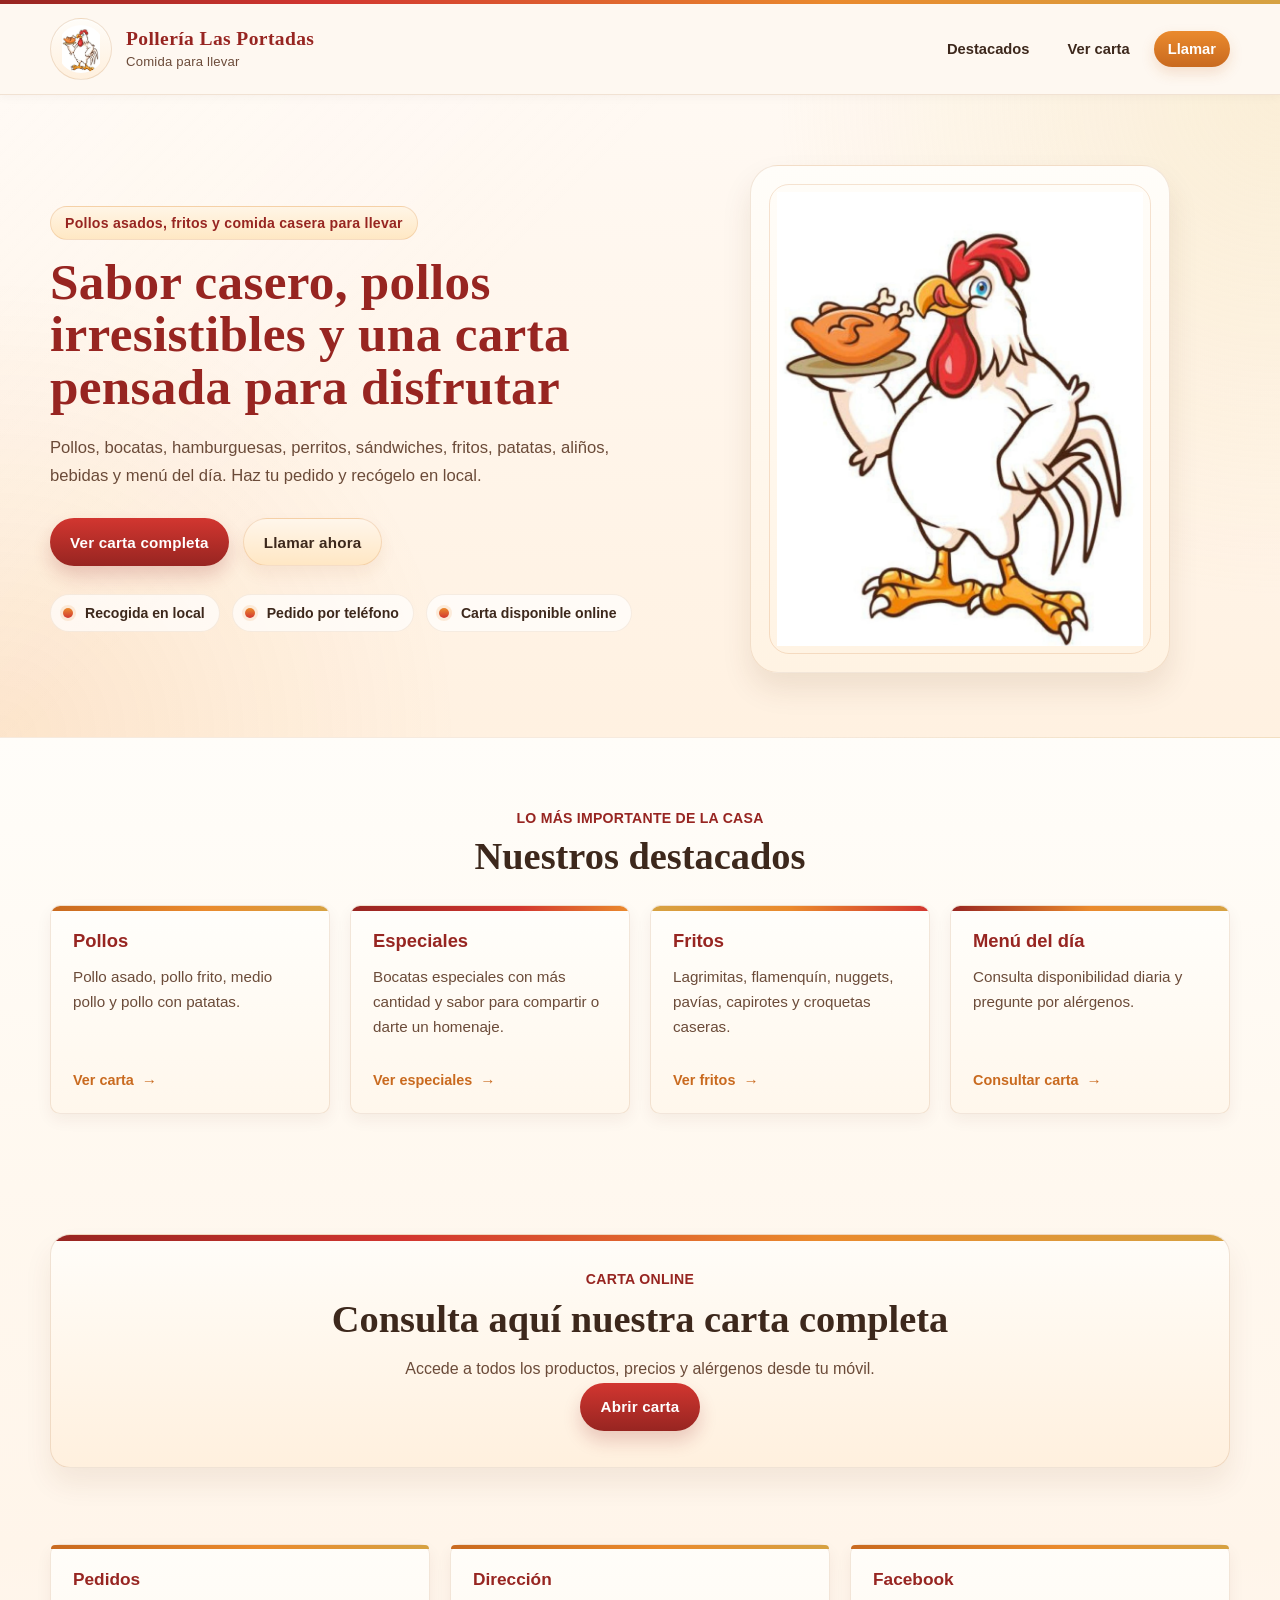
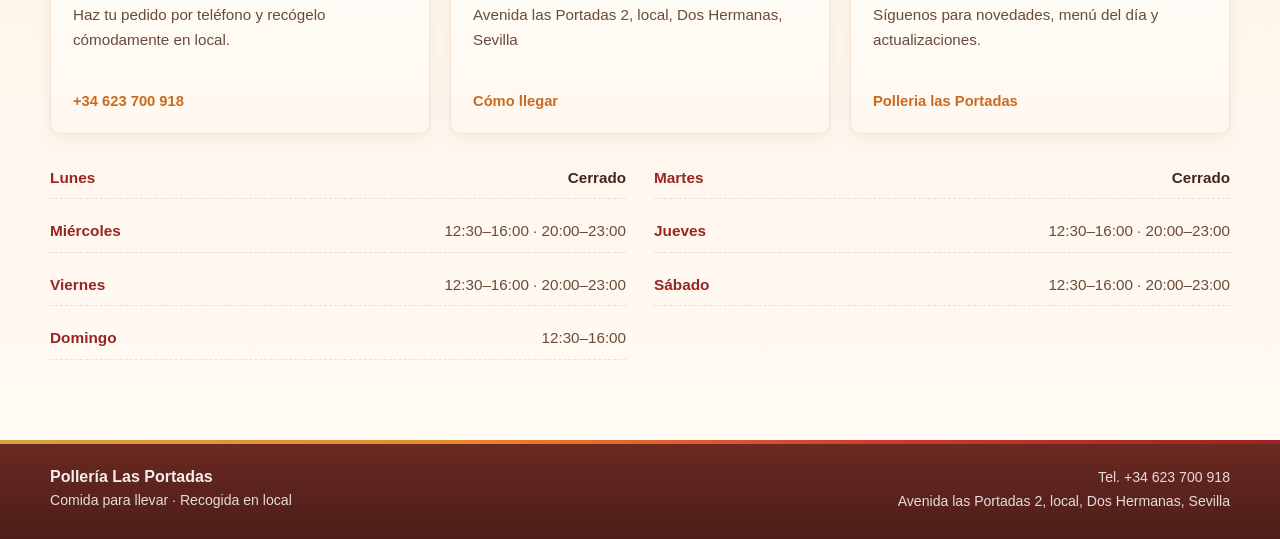
==== commit 1dc02c7a: "Fix formatting issues in index.html" ====
--- a/index.html
+++ b/index.html
@@ -160,50 +160,40 @@
                         </article>
                     </div>
 
-                    <div class="info-hours">
-                        <div class="info-hours__inner">
-                            <div class="info-hours__header">
-                                <p class="info-hours__eyebrow">Información útil</p>
-                                <h3 class="info-hours__title">Horario</h3>
-                            </div>
-
-                            <div class="info-hours__grid">
-                                <div class="info-hours__item">
-                                    <span class="info-hours__day">Lunes</span>
-                                    <span class="info-hours__time is-closed">Cerrado</span>
-                                </div>
-
-                                <div class="info-hours__item">
-                                    <span class="info-hours__day">Viernes</span>
-                                    <span class="info-hours__time">12:30–16:00 · 20:00–23:00</span>
-                                </div>
-
-                                <div class="info-hours__item">
-                                    <span class="info-hours__day">Martes</span>
-                                    <span class="info-hours__time is-closed">Cerrado</span>
-                                </div>
-
-                                <div class="info-hours__item">
-                                    <span class="info-hours__day">Sábado</span>
-                                    <span class="info-hours__time">12:30–16:00 · 20:00–23:00</span>
-                                </div>
-
-                                <div class="info-hours__item">
-                                    <span class="info-hours__day">Miércoles</span>
-                                    <span class="info-hours__time">12:30–16:00 · 20:00–23:00</span>
-                                </div>
-
-                                <div class="info-hours__item">
-                                    <span class="info-hours__day">Domingo</span>
-                                    <span class="info-hours__time">12:30–16:00</span>
-                                </div>
-                                
-                                <div class="info-hours__item">
-                                    <span class="info-hours__day">Jueves</span>
-                                    <span class="info-hours__time">12:30–16:00 · 20:00–23:00</span>
-                                </div>
-                                
-                            </div>
+                    <div class="info-hours__grid">
+                        <div class="info-hours__item">
+                            <span class="info-hours__day">Lunes</span>
+                            <span class="info-hours__time is-closed">Cerrado</span>
+                        </div>
+                    
+                        <div class="info-hours__item">
+                            <span class="info-hours__day">Martes</span>
+                            <span class="info-hours__time is-closed">Cerrado</span>
+                        </div>
+                    
+                        <div class="info-hours__item">
+                            <span class="info-hours__day">Miércoles</span>
+                            <span class="info-hours__time">12:30–16:00 · 20:00–23:00</span>
+                        </div>
+                    
+                        <div class="info-hours__item">
+                            <span class="info-hours__day">Jueves</span>
+                            <span class="info-hours__time">12:30–16:00 · 20:00–23:00</span>
+                        </div>
+                    
+                        <div class="info-hours__item">
+                            <span class="info-hours__day">Viernes</span>
+                            <span class="info-hours__time">12:30–16:00 · 20:00–23:00</span>
+                        </div>
+                    
+                        <div class="info-hours__item">
+                            <span class="info-hours__day">Sábado</span>
+                            <span class="info-hours__time">12:30–16:00 · 20:00–23:00</span>
+                        </div>
+                    
+                        <div class="info-hours__item">
+                            <span class="info-hours__day">Domingo</span>
+                            <span class="info-hours__time">12:30–16:00</span>
                         </div>
                     </div>
                 </div>
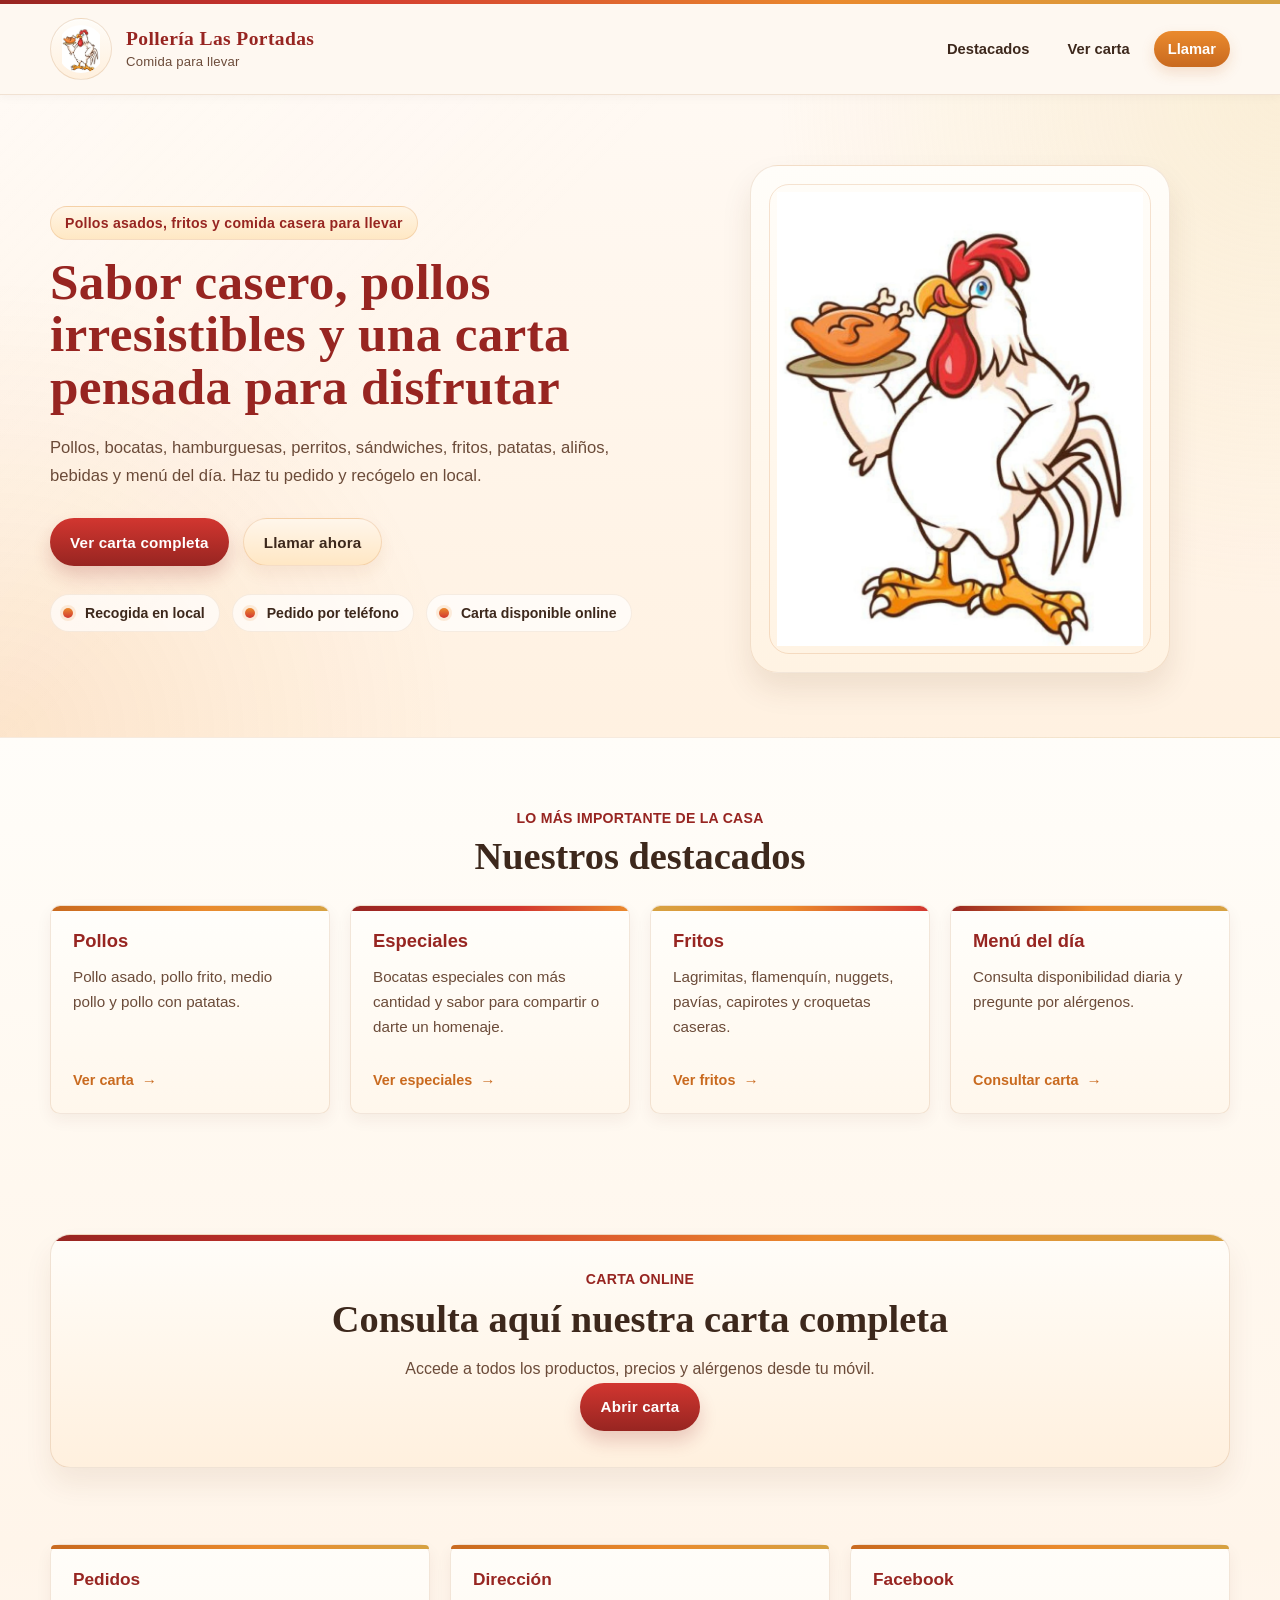
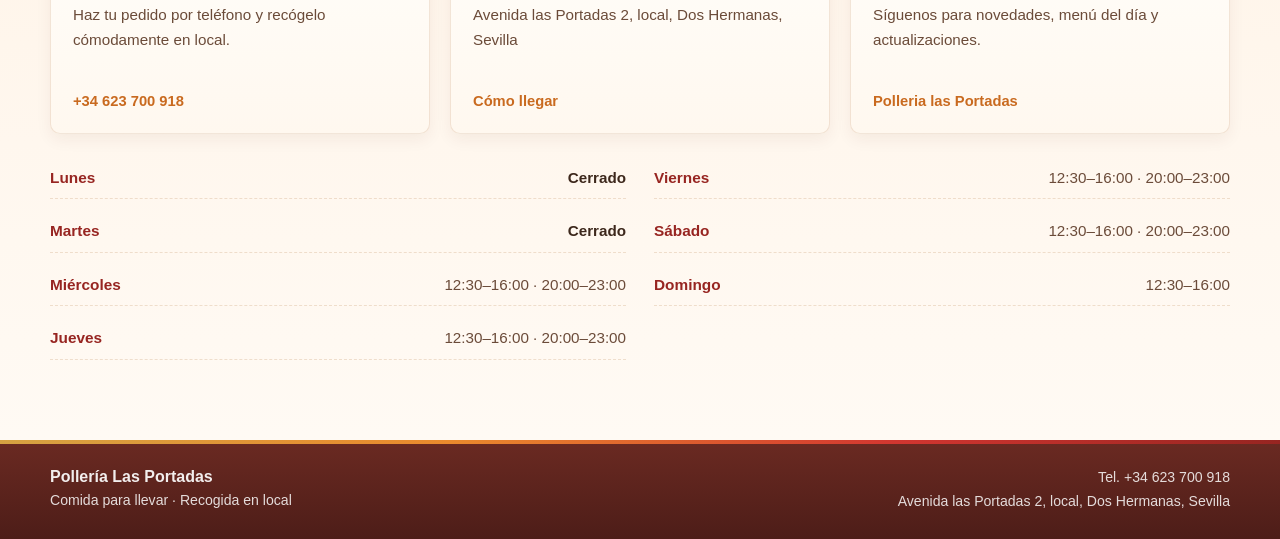
==== commit d35eb0f5: "Integrate Google Tag Manager into index.html Added Google Tag Manager scripts for tracking." ====
--- a/index.html
+++ b/index.html
@@ -5,6 +5,13 @@
     <meta name="viewport" content="width=device-width, initial-scale=1">
     <title>Pollería Las Portadas</title>
     <meta name="description" content="Pollos asados, fritos, bocatas, hamburguesas, sándwiches, fritos y mucho más. Consulta nuestra carta online.">
+    <script async src="https://www.googletagmanager.com/gtag/js?id=G-XXXXXXXXXX"></script>
+    <script>
+      window.dataLayer = window.dataLayer || [];
+      function gtag(){dataLayer.push(arguments);}
+      gtag('js', new Date());
+      gtag('config', 'G-XXXXXXXXXX');
+    </script>
     <link rel="stylesheet" href="web.css">
 </head>
 <body>
--- a/web.css
+++ b/web.css
@@ -924,7 +924,9 @@
 
 .info-hours__grid {
     display: grid;
-    grid-template-columns: repeat(2, 1fr);
+    grid-template-rows: repeat(4, auto);
+    grid-auto-flow: column;
+    grid-template-columns: 1fr 1fr;
     gap: 12px 28px;
 }
 
@@ -969,9 +971,11 @@
     .info-card {
         min-height: auto;
     }
-
+    
     .info-hours__grid {
         grid-template-columns: 1fr;
+        grid-template-rows: auto;
+        grid-auto-flow: row;
     }
 }
 
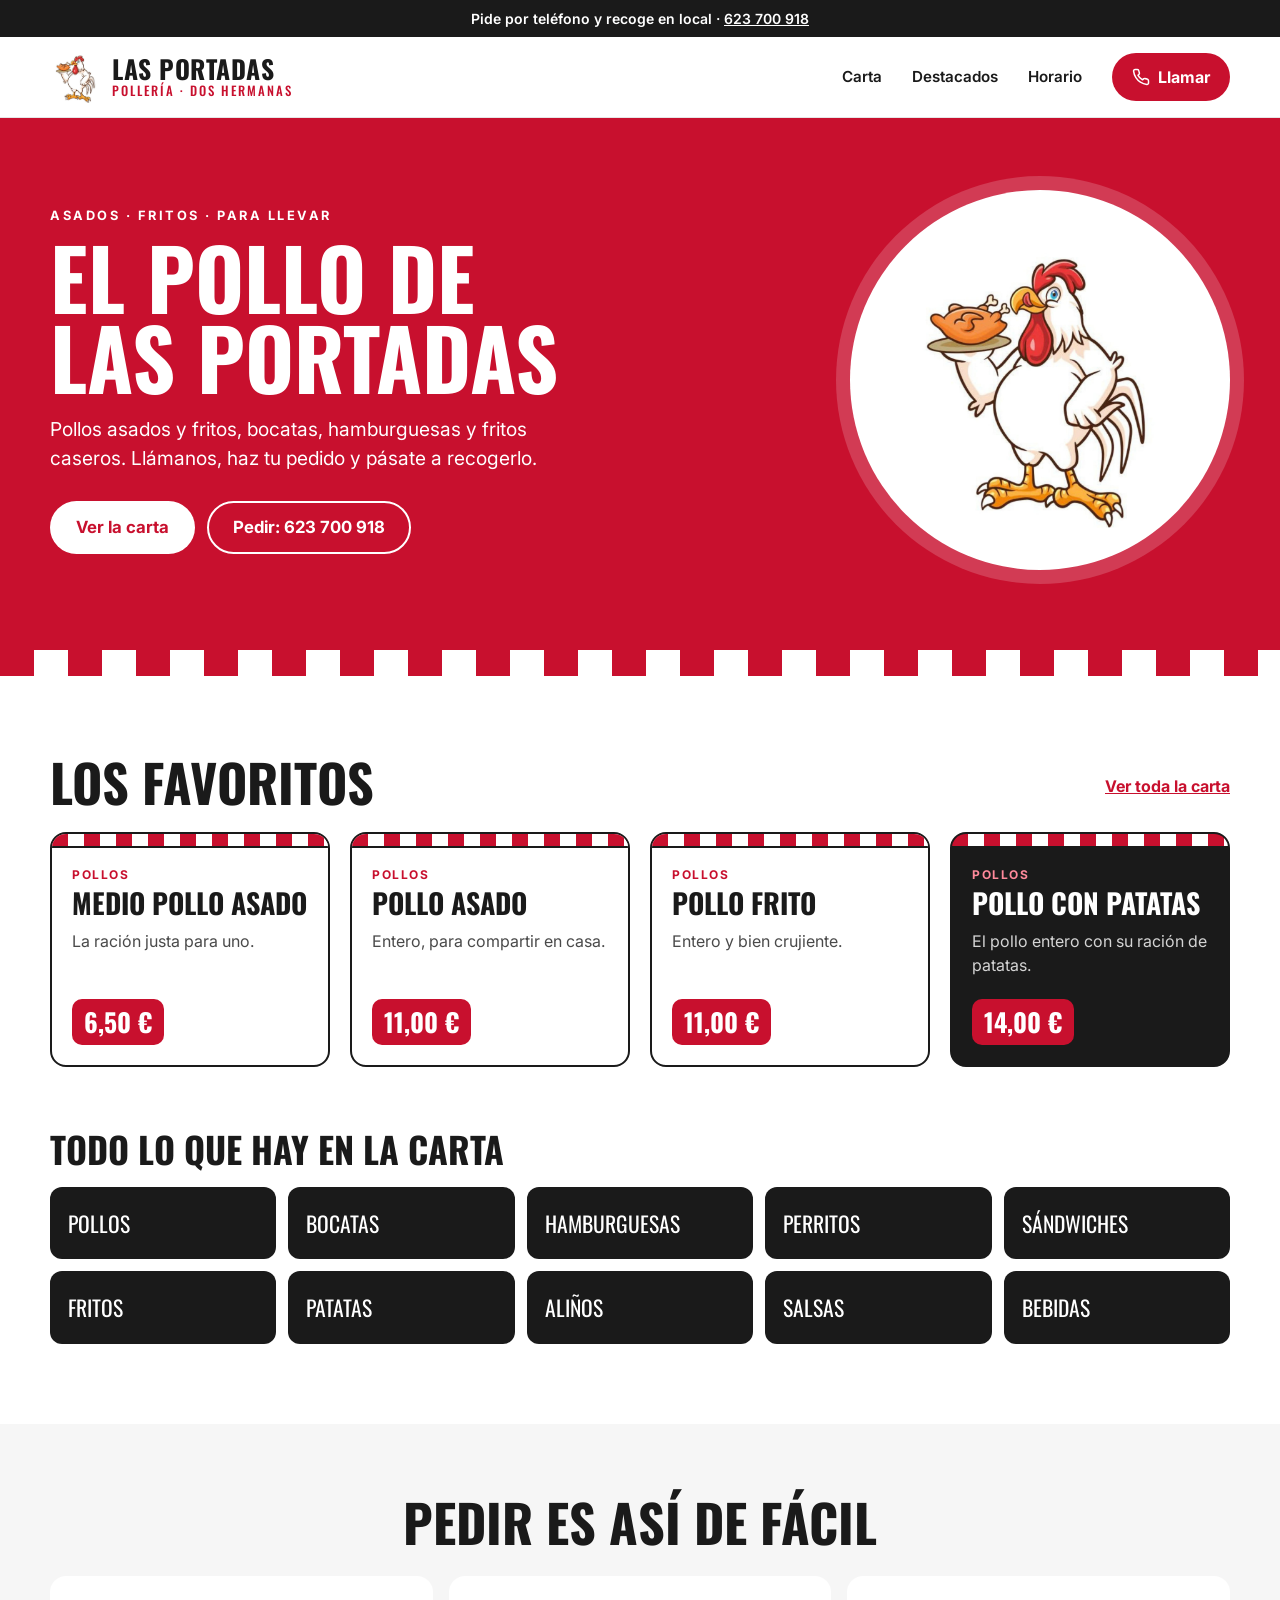
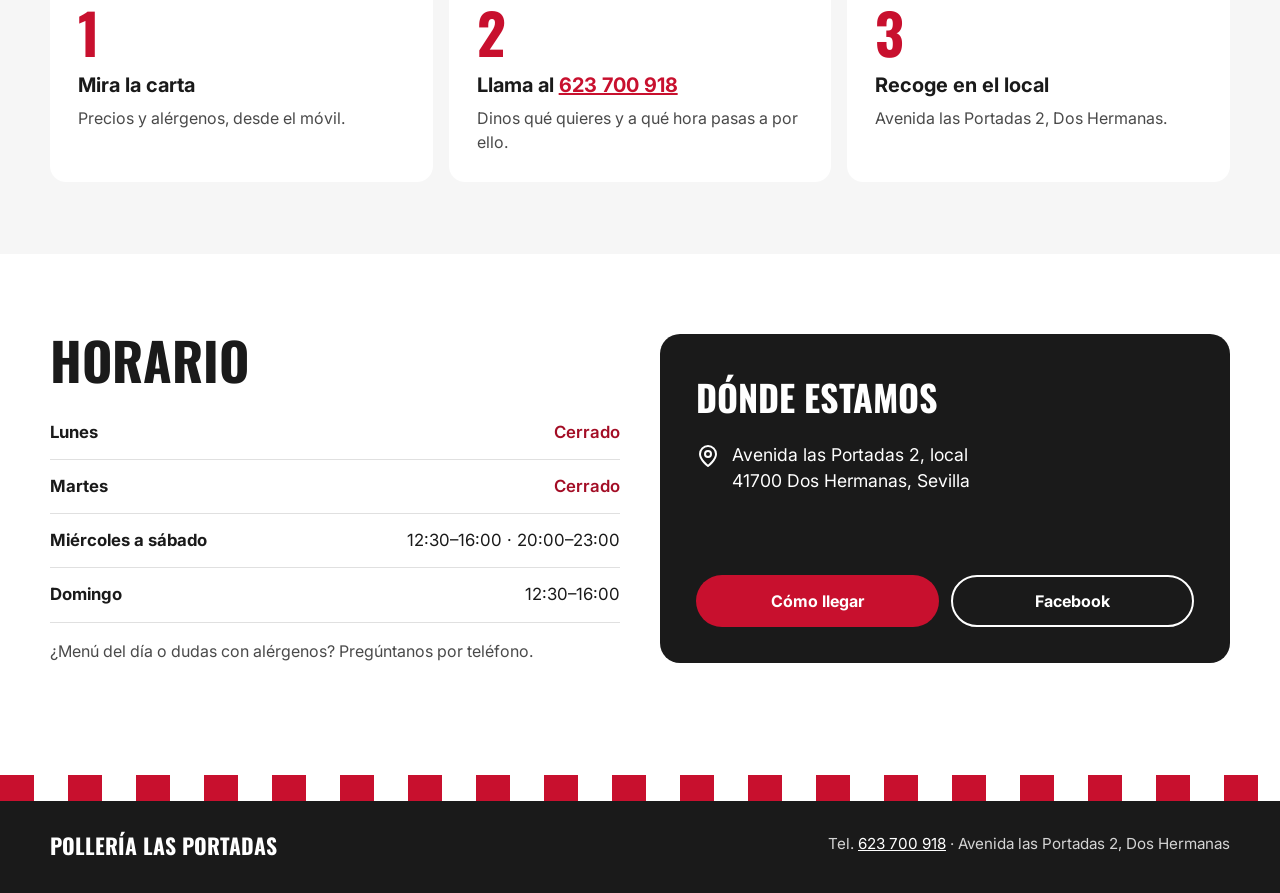
==== commit 5406f933: "Nuevo diseño de la web (rojo clásico) adaptado a móvil, tablet y escritorio" ====
--- a/index.html
+++ b/index.html
@@ -1,226 +1,218 @@
-<!doctype html>
-<html lang="es">
-<head>
-    <meta charset="utf-8">
-    <meta name="viewport" content="width=device-width, initial-scale=1">
-    <title>Pollería Las Portadas</title>
-    <meta name="description" content="Pollos asados, fritos, bocatas, hamburguesas, sándwiches, fritos y mucho más. Consulta nuestra carta online.">
-    <script async src="https://www.googletagmanager.com/gtag/js?id=G-XXXXXXXXXX"></script>
-    <script>
-      window.dataLayer = window.dataLayer || [];
-      function gtag(){dataLayer.push(arguments);}
-      gtag('js', new Date());
-      gtag('config', 'G-XXXXXXXXXX');
-    </script>
-    <link rel="stylesheet" href="web.css">
-</head>
-<body>
-    <div class="site">
-        <header class="header">
-            <div class="container header__inner">
-                <a href="/" class="brand" aria-label="Ir al inicio de Pollería Las Portadas">
-                    <img src="carta/logo-polleria.png" alt="Logo de Pollería Las Portadas" class="brand__logo">
-                    <div class="brand__text">
-                        <span class="brand__name">Pollería Las Portadas</span>
-                        <span class="brand__tag">Comida para llevar</span>
-                    </div>
-                </a>
-
-                <nav class="nav" aria-label="Navegación principal">
-                    <a href="#destacados" class="nav__link">Destacados</a>
-                    <a href="carta/index.html" class="nav__link nav__link--button">Ver carta</a>
-                    <a href="tel:+34 623 700 918" class="nav__link nav__link--phone">Llamar</a>
-                </nav>
-            </div>
-        </header>
-
-        <main>
-            <section class="hero">
-                <div class="container hero__inner">
-                    <div class="hero__content">
-                        <p class="hero__eyebrow">Pollos asados, fritos y comida casera para llevar</p>
-
-                        <h1 class="hero__title">
-                            Sabor casero, pollos irresistibles y una carta pensada para disfrutar
-                        </h1>
-
-                        <p class="hero__text">
-                            Pollos, bocatas, hamburguesas, perritos, sándwiches, fritos, patatas, aliños,
-                            bebidas y menú del día. Haz tu pedido y recógelo en local.
-                        </p>
-
-                        <div class="hero__actions">
-                            <a href="carta/index.html" class="button button--primary">Ver carta completa</a>
-                            <a href="tel:+34623700918" class="button button--secondary">Llamar ahora</a>
-                        </div>
-
-                        <ul class="hero__features">
-                            <li>Recogida en local</li>
-                            <li>Pedido por teléfono</li>
-                            <li>Carta disponible online</li>
-                        </ul>
-                    </div>
-
-                    <div class="hero__visual">
-                        <div class="hero__image-wrap">
-                            <img src="carta/logo-polleria.png" alt="Mascota de Pollería Las Portadas" class="hero__image">
-                        </div>
-                    </div>
-                </div>
-            </section>
-
-            <section class="highlights" id="destacados">
-                <div class="container">
-                    <div class="section-heading">
-                        <p class="section-heading__eyebrow">Lo más importante de la casa</p>
-                        <h2 class="section-heading__title">Nuestros destacados</h2>
-                    </div>
-
-                    <div class="highlights__grid">
-                        <article class="highlight-card highlight-card--pollos">
-                            <h3 class="highlight-card__title">Pollos</h3>
-                            <p class="highlight-card__text">
-                                Pollo asado, pollo frito, medio pollo y pollo con patatas.
-                            </p>
-                            <a href="carta/index.html" class="highlight-card__link">Ver carta</a>
-                        </article>
-
-                        <article class="highlight-card highlight-card--especiales">
-                            <h3 class="highlight-card__title">Especiales</h3>
-                            <p class="highlight-card__text">
-                                Bocatas especiales con más cantidad y sabor para compartir o darte un homenaje.
-                            </p>
-                            <a href="carta/index.html" class="highlight-card__link">Ver especiales</a>
-                        </article>
-
-                        <article class="highlight-card highlight-card--fritos">
-                            <h3 class="highlight-card__title">Fritos</h3>
-                            <p class="highlight-card__text">
-                                Lagrimitas, flamenquín, nuggets, pavías, capirotes y croquetas caseras.
-                            </p>
-                            <a href="carta/index.html" class="highlight-card__link">Ver fritos</a>
-                        </article>
-
-                        <article class="highlight-card highlight-card--menu">
-                            <h3 class="highlight-card__title">Menú del día</h3>
-                            <p class="highlight-card__text">
-                                Consulta disponibilidad diaria y pregunte por alérgenos.
-                            </p>
-                            <a href="carta/index.html" class="highlight-card__link">Consultar carta</a>
-                        </article>
-                    </div>
-                </div>
-            </section>
-
-            <section class="cta-carta">
-                <div class="container">
-                    <div class="cta-carta__box">
-                        <p class="cta-carta__eyebrow">Carta online</p>
-                        <h2 class="cta-carta__title">Consulta aquí nuestra carta completa</h2>
-                        <p class="cta-carta__text">
-                            Accede a todos los productos, precios y alérgenos desde tu móvil.
-                        </p>
-                        <a href="carta/index.html" class="button button--primary">Abrir carta</a>
-                    </div>
-                </div>
-            </section>
-
-            <section class="info">
-                <div class="container">
-                    <div class="info-top">
-                        <article class="info-card">
-                            <h3 class="info-card__title">Pedidos</h3>
-                            <p class="info-card__text">
-                                Haz tu pedido por teléfono y recógelo cómodamente en local.
-                            </p>
-                            <a href="tel:+34623700918" class="info-card__link">+34 623 700 918</a>
-                        </article>
-
-                        <article class="info-card">
-                            <h3 class="info-card__title">Dirección</h3>
-                            <p class="info-card__text">
-                                Avenida las Portadas 2, local, Dos Hermanas, Sevilla
-                            </p>
-                            <a
-                                href="https://maps.app.goo.gl/CwfVTnTK6tAssZpx7"
-                                class="info-card__link"
-                                target="_blank"
-                                rel="noopener noreferrer"
-                            >
-                                Cómo llegar
-                            </a>
-                        </article>
-
-                        <article class="info-card">
-                            <h3 class="info-card__title">Facebook</h3>
-                            <p class="info-card__text">
-                                Síguenos para novedades, menú del día y actualizaciones.
-                            </p>
-                            <a
-                                href="https://www.facebook.com/61581440820472/?locale=es_ES"
-                                class="info-card__link"
-                                target="_blank"
-                                rel="noopener noreferrer"
-                            >
-                                Polleria las Portadas
-                            </a>
-                        </article>
-                    </div>
-
-                    <div class="info-hours__grid">
-                        <div class="info-hours__item">
-                            <span class="info-hours__day">Lunes</span>
-                            <span class="info-hours__time is-closed">Cerrado</span>
-                        </div>
-                    
-                        <div class="info-hours__item">
-                            <span class="info-hours__day">Martes</span>
-                            <span class="info-hours__time is-closed">Cerrado</span>
-                        </div>
-                    
-                        <div class="info-hours__item">
-                            <span class="info-hours__day">Miércoles</span>
-                            <span class="info-hours__time">12:30–16:00 · 20:00–23:00</span>
-                        </div>
-                    
-                        <div class="info-hours__item">
-                            <span class="info-hours__day">Jueves</span>
-                            <span class="info-hours__time">12:30–16:00 · 20:00–23:00</span>
-                        </div>
-                    
-                        <div class="info-hours__item">
-                            <span class="info-hours__day">Viernes</span>
-                            <span class="info-hours__time">12:30–16:00 · 20:00–23:00</span>
-                        </div>
-                    
-                        <div class="info-hours__item">
-                            <span class="info-hours__day">Sábado</span>
-                            <span class="info-hours__time">12:30–16:00 · 20:00–23:00</span>
-                        </div>
-                    
-                        <div class="info-hours__item">
-                            <span class="info-hours__day">Domingo</span>
-                            <span class="info-hours__time">12:30–16:00</span>
-                        </div>
-                    </div>
-                </div>
-            </section>
-
-        </main>
-
-        <footer class="footer">
-            <div class="container footer__inner">
-                <div class="footer__brand">
-                    <strong>Pollería Las Portadas</strong>
-                    <span>Comida para llevar · Recogida en local</span>
-                </div>
-
-                <div class="footer__contact">
-                    <span>Tel. +34 623 700 918</span>
-                    <span>Avenida las Portadas 2, local, Dos Hermanas, Sevilla</span>
-                </div>
-            </div>
-        </footer>
-    </div>
-</body>
-</html>
+<!doctype html>
+<html lang="es">
+<head>
+    <meta charset="utf-8">
+    <meta name="viewport" content="width=device-width, initial-scale=1">
+    <title>Pollería Las Portadas</title>
+    <meta name="description" content="Pollos asados, fritos, bocatas, hamburguesas, sándwiches, fritos y mucho más. Consulta nuestra carta online.">
+    <meta name="theme-color" content="#C8102E">
+    <link rel="icon" type="image/png" href="carta/logo-polleria.png">
+    <script async src="https://www.googletagmanager.com/gtag/js?id=G-RHN89GTXF9"></script>
+    <script>
+      window.dataLayer = window.dataLayer || [];
+      function gtag(){dataLayer.push(arguments);}
+      gtag('js', new Date());
+
+      gtag('config', 'G-RHN89GTXF9');
+    </script>
+    <link rel="preconnect" href="https://fonts.googleapis.com">
+    <link rel="preconnect" href="https://fonts.gstatic.com" crossorigin>
+    <link rel="stylesheet" href="https://fonts.googleapis.com/css2?family=Oswald:wght@500;700&family=Inter:wght@400;600;700&display=swap">
+    <link rel="stylesheet" href="web.css">
+</head>
+<body>
+    <a href="#contenido" class="skip-link">Saltar al contenido</a>
+
+    <div class="topbar">
+        Pide por teléfono y recoge en local · <a href="tel:+34623700918">623 700 918</a>
+    </div>
+
+    <header class="header">
+        <div class="container header__inner">
+            <a href="./" class="brand" aria-label="Ir al inicio de Pollería Las Portadas">
+                <img src="carta/logo-polleria.png" alt="" class="brand__logo" width="52" height="52">
+                <span class="brand__text">
+                    <span class="brand__name">Las Portadas</span>
+                    <span class="brand__tag">Pollería · Dos Hermanas</span>
+                </span>
+            </a>
+
+            <nav class="nav" aria-label="Navegación principal">
+                <a href="carta/index.html" class="nav__link">Carta</a>
+                <a href="#destacados" class="nav__link">Destacados</a>
+                <a href="#horario" class="nav__link">Horario</a>
+            </nav>
+
+            <a href="tel:+34623700918" class="button button--call">
+                <svg class="icon" viewBox="0 0 24 24" aria-hidden="true"><path d="M22 16.9v3a2 2 0 0 1-2.2 2 19.8 19.8 0 0 1-8.6-3.1 19.5 19.5 0 0 1-6-6A19.8 19.8 0 0 1 2.1 4.2 2 2 0 0 1 4.1 2h3a2 2 0 0 1 2 1.7c.1.9.4 1.8.7 2.7a2 2 0 0 1-.5 2.1L8 9.8a16 16 0 0 0 6 6l1.3-1.3a2 2 0 0 1 2.1-.4c.9.3 1.8.6 2.7.7a2 2 0 0 1 1.7 2z"/></svg>
+                Llamar
+            </a>
+        </div>
+    </header>
+
+    <main id="contenido">
+        <section class="hero">
+            <div class="container hero__inner">
+                <div class="hero__content">
+                    <p class="hero__eyebrow">Asados · Fritos · Para llevar</p>
+                    <h1 class="hero__title">El pollo de<br>Las Portadas</h1>
+                    <p class="hero__text">
+                        Pollos asados y fritos, bocatas, hamburguesas y fritos caseros.
+                        Llámanos, haz tu pedido y pásate a recogerlo.
+                    </p>
+                    <div class="hero__actions">
+                        <a href="carta/index.html" class="button button--light">Ver la carta</a>
+                        <a href="tel:+34623700918" class="button button--outline">Pedir: 623 700 918</a>
+                    </div>
+                </div>
+
+                <div class="hero__visual">
+                    <div class="hero__badge">
+                        <img src="carta/logo-polleria.png" alt="Mascota de Pollería Las Portadas: un gallo con un pollo asado" width="300" height="300">
+                    </div>
+                </div>
+            </div>
+            <div class="stripes" aria-hidden="true"></div>
+        </section>
+
+        <section class="section" id="destacados">
+            <div class="container">
+                <div class="section__head">
+                    <h2 class="section__title">Los favoritos</h2>
+                    <a href="carta/index.html" class="section__link">Ver toda la carta</a>
+                </div>
+
+                <div class="products">
+                    <article class="product">
+                        <div class="product__stripes" aria-hidden="true"></div>
+                        <div class="product__body">
+                            <p class="product__category">Pollos</p>
+                            <h3 class="product__name">Medio pollo asado</h3>
+                            <p class="product__text">La ración justa para uno.</p>
+                            <p class="product__price">6,50 €</p>
+                        </div>
+                    </article>
+
+                    <article class="product">
+                        <div class="product__stripes" aria-hidden="true"></div>
+                        <div class="product__body">
+                            <p class="product__category">Pollos</p>
+                            <h3 class="product__name">Pollo asado</h3>
+                            <p class="product__text">Entero, para compartir en casa.</p>
+                            <p class="product__price">11,00 €</p>
+                        </div>
+                    </article>
+
+                    <article class="product">
+                        <div class="product__stripes" aria-hidden="true"></div>
+                        <div class="product__body">
+                            <p class="product__category">Pollos</p>
+                            <h3 class="product__name">Pollo frito</h3>
+                            <p class="product__text">Entero y bien crujiente.</p>
+                            <p class="product__price">11,00 €</p>
+                        </div>
+                    </article>
+
+                    <article class="product product--featured">
+                        <div class="product__stripes" aria-hidden="true"></div>
+                        <div class="product__body">
+                            <p class="product__category">Pollos</p>
+                            <h3 class="product__name">Pollo con patatas</h3>
+                            <p class="product__text">El pollo entero con su ración de patatas.</p>
+                            <p class="product__price">14,00 €</p>
+                        </div>
+                    </article>
+                </div>
+            </div>
+        </section>
+
+        <section class="section section--tight">
+            <div class="container">
+                <h2 class="section__title section__title--small">Todo lo que hay en la carta</h2>
+                <ul class="categories">
+                    <li><a href="carta/index.html">Pollos</a></li>
+                    <li><a href="carta/index.html">Bocatas</a></li>
+                    <li><a href="carta/index.html">Hamburguesas</a></li>
+                    <li><a href="carta/index.html">Perritos</a></li>
+                    <li><a href="carta/index.html">Sándwiches</a></li>
+                    <li><a href="carta/index.html">Fritos</a></li>
+                    <li><a href="carta/index.html">Patatas</a></li>
+                    <li><a href="carta/index.html">Aliños</a></li>
+                    <li><a href="carta/index.html">Salsas</a></li>
+                    <li><a href="carta/index.html">Bebidas</a></li>
+                </ul>
+            </div>
+        </section>
+
+        <section class="steps">
+            <div class="container">
+                <h2 class="section__title section__title--center">Pedir es así de fácil</h2>
+                <ol class="steps__list">
+                    <li class="step">
+                        <span class="step__number" aria-hidden="true">1</span>
+                        <h3 class="step__title">Mira la carta</h3>
+                        <p class="step__text">Precios y alérgenos, desde el móvil.</p>
+                    </li>
+                    <li class="step">
+                        <span class="step__number" aria-hidden="true">2</span>
+                        <h3 class="step__title">Llama al <a href="tel:+34623700918">623 700 918</a></h3>
+                        <p class="step__text">Dinos qué quieres y a qué hora pasas a por ello.</p>
+                    </li>
+                    <li class="step">
+                        <span class="step__number" aria-hidden="true">3</span>
+                        <h3 class="step__title">Recoge en el local</h3>
+                        <p class="step__text">Avenida las Portadas 2, Dos Hermanas.</p>
+                    </li>
+                </ol>
+            </div>
+        </section>
+
+        <section class="section" id="horario">
+            <div class="container visit">
+                <div class="visit__hours">
+                    <h2 class="section__title">Horario</h2>
+                    <dl class="hours">
+                        <div class="hours__row">
+                            <dt>Lunes</dt>
+                            <dd class="is-closed">Cerrado</dd>
+                        </div>
+                        <div class="hours__row">
+                            <dt>Martes</dt>
+                            <dd class="is-closed">Cerrado</dd>
+                        </div>
+                        <div class="hours__row">
+                            <dt>Miércoles a sábado</dt>
+                            <dd>12:30–16:00 · 20:00–23:00</dd>
+                        </div>
+                        <div class="hours__row">
+                            <dt>Domingo</dt>
+                            <dd>12:30–16:00</dd>
+                        </div>
+                    </dl>
+                    <p class="visit__note">¿Menú del día o dudas con alérgenos? Pregúntanos por teléfono.</p>
+                </div>
+
+                <div class="visit__place">
+                    <h2 class="visit__title">Dónde estamos</h2>
+                    <p class="visit__address">
+                        <svg class="icon icon--big" viewBox="0 0 24 24" aria-hidden="true"><path d="M20 10c0 6-8 12-8 12s-8-6-8-12a8 8 0 0 1 16 0z"/><circle cx="12" cy="10" r="3"/></svg>
+                        <span>Avenida las Portadas 2, local<br>41700 Dos Hermanas, Sevilla</span>
+                    </p>
+                    <div class="visit__actions">
+                        <a href="https://maps.app.goo.gl/CwfVTnTK6tAssZpx7" class="button button--red" target="_blank" rel="noopener noreferrer">Cómo llegar</a>
+                        <a href="https://www.facebook.com/61581440820472/?locale=es_ES" class="button button--outline" target="_blank" rel="noopener noreferrer">Facebook</a>
+                    </div>
+                </div>
+            </div>
+        </section>
+    </main>
+
+    <footer class="footer">
+        <div class="stripes stripes--thin" aria-hidden="true"></div>
+        <div class="container footer__inner">
+            <strong class="footer__brand">Pollería Las Portadas</strong>
+            <span>Tel. <a href="tel:+34623700918">623 700 918</a> · Avenida las Portadas 2, Dos Hermanas</span>
+        </div>
+    </footer>
+</body>
+</html>
--- a/web.css
+++ b/web.css
@@ -1,195 +1,280 @@
-@page {
-    size: A4;
-    margin: 0;
-}
+/* =========================================================
+   Pollería Las Portadas · Web (diseño "Rojo clásico")
+   Móvil primero: los estilos base son para pantallas
+   pequeñas y las @media amplían a tablet y escritorio.
+   ========================================================= */
 
 :root {
-    --bg: #f7efe6;
-    --paper: #fffaf4;
-    --paper-2: #fff4e8;
-    --paper-3: #ffedd8;
-
-    --ink: #3d281c;
-    --ink-soft: #6b4b39;
-
-    --line: #b47b47;
-    --line-soft: #e6c8a7;
-
-    --brand-red: #d23630;
-    --brand-red-dark: #972521;
-
-    --brand-orange: #ea8a2d;
-    --brand-orange-dark: #c96a1f;
-
-    --brand-gold: #d6a242;
-    --brand-gold-soft: #f0d18c;
-
-    --white: #ffffff;
-
-    --shadow-soft: 0 8px 24px rgba(85, 45, 15, 0.08);
-    --shadow-card: 0 6px 16px rgba(80, 40, 10, 0.06);
-
-    --radius-sm: 6px;
-    --radius-md: 10px;
-    --radius-lg: 18px;
+    --red: #C8102E;
+    --red-dark: #8E0B20;
+    --ink: #1A1A1A;
+    --ink-soft: #4A4A4A;
+    --grey-bg: #F6F6F6;
+    --line: #E0E0E0;
+    --white: #FFFFFF;
+
+    --font-display: "Oswald", "Arial Narrow", Arial, sans-serif;
+    --font-body: "Inter", Arial, Helvetica, sans-serif;
 
     --container: 1180px;
-}
-
-* {
+    --gutter: 16px;
+    --radius: 16px;
+}
+
+*,
+*::before,
+*::after {
     box-sizing: border-box;
 }
 
-html,
+html {
+    scroll-behavior: smooth;
+    -webkit-text-size-adjust: 100%;
+}
+
 body {
     margin: 0;
-    padding: 0;
-    background: linear-gradient(180deg, #ece3d8 0%, #e6ddd3 100%);
+    background: var(--white);
     color: var(--ink);
-    font-family: Arial, Helvetica, sans-serif;
-    scroll-behavior: smooth;
-}
-
-body {
+    font-family: var(--font-body);
+    font-size: 1rem;
+    line-height: 1.5;
     -webkit-font-smoothing: antialiased;
-    text-rendering: optimizeLegibility;
-}
-
-img {
+    overflow-x: hidden;
+}
+
+img,
+svg {
+    display: block;
     max-width: 100%;
-    display: block;
 }
 
 a {
-    color: inherit;
+    color: var(--red);
+}
+
+a:hover {
+    color: var(--red-dark);
+}
+
+:focus-visible {
+    outline: 3px solid var(--red);
+    outline-offset: 3px;
+}
+
+.container {
+    width: min(var(--container), 100% - 2 * var(--gutter));
+    margin-inline: auto;
+}
+
+.skip-link {
+    position: absolute;
+    left: -9999px;
+    top: 0;
+    z-index: 100;
+    background: var(--ink);
+    color: var(--white);
+    padding: 12px 16px;
+}
+
+.skip-link:focus {
+    left: 8px;
+    top: 8px;
+}
+
+.icon {
+    width: 18px;
+    height: 18px;
+    flex: none;
+    fill: none;
+    stroke: currentColor;
+    stroke-width: 2;
+    stroke-linecap: round;
+    stroke-linejoin: round;
+}
+
+.icon--big {
+    width: 24px;
+    height: 24px;
+    margin-top: 2px;
+}
+
+/* Franjas rojas y blancas */
+.stripes {
+    height: 18px;
+    background: repeating-linear-gradient(90deg, var(--red) 0 24px, var(--white) 24px 48px);
+}
+
+.stripes--thin {
+    height: 10px;
+    background: repeating-linear-gradient(90deg, var(--red) 0 14px, var(--white) 14px 28px);
+}
+
+/* =========================
+   BOTONES
+   ========================= */
+
+.button {
+    display: inline-flex;
+    align-items: center;
+    justify-content: center;
+    gap: 8px;
+    min-height: 48px;
+    padding: 12px 24px;
+    border-radius: 999px;
+    border: 2px solid transparent;
+    font-weight: 700;
+    font-size: 1rem;
     text-decoration: none;
-}
-
-.site {
-    min-height: 100vh;
-}
-
-.container {
-    width: min(var(--container), calc(100% - 32px));
-    margin: 0 auto;
+    text-align: center;
+    transition: background-color .15s, color .15s, transform .15s;
+}
+
+.button:active {
+    transform: scale(.97);
+}
+
+.button--light {
+    background: var(--white);
+    color: var(--red);
+}
+
+.button--light:hover {
+    background: #FBE7EA;
+    color: var(--red-dark);
+}
+
+.button--outline {
+    border-color: var(--white);
+    color: var(--white);
+}
+
+.button--outline:hover {
+    background: var(--white);
+    color: var(--red);
+}
+
+.button--red,
+.button--call {
+    background: var(--red);
+    color: var(--white);
+}
+
+.button--red:hover,
+.button--call:hover {
+    background: var(--red-dark);
+    color: var(--white);
 }
 
 /* =========================
-   HEADER
+   BARRA SUPERIOR Y CABECERA
    ========================= */
+
+.topbar {
+    background: var(--ink);
+    color: var(--white);
+    font-size: .875rem;
+    font-weight: 600;
+    text-align: center;
+    padding: 8px var(--gutter);
+}
+
+.topbar a {
+    color: var(--white);
+    white-space: nowrap;
+}
 
 .header {
     position: sticky;
     top: 0;
     z-index: 30;
-    backdrop-filter: blur(10px);
-    background: rgba(255, 250, 244, 0.92);
-    border-bottom: 1px solid rgba(180, 123, 71, 0.18);
-    box-shadow: 0 2px 10px rgba(60, 20, 0, 0.04);
-}
-
-.header::before {
-    content: "";
-    display: block;
-    height: 4px;
-    background: linear-gradient(
-        90deg,
-        var(--brand-red-dark) 0%,
-        var(--brand-red) 25%,
-        var(--brand-orange) 65%,
-        var(--brand-gold) 100%
-    );
+    background: var(--white);
+    border-bottom: 1px solid #E6E6E6;
 }
 
 .header__inner {
-    display: flex;
+    display: grid;
+    grid-template-columns: 1fr auto;
+    grid-template-areas:
+        "brand call"
+        "nav   nav";
     align-items: center;
-    justify-content: space-between;
-    gap: 20px;
-    padding: 14px 0;
+    gap: 8px 16px;
+    padding: 10px 0 0;
 }
 
 .brand {
-    display: flex;
-    align-items: center;
-    gap: 14px;
-    min-width: 0;
-}
-
-.brand__logo {
-    width: 62px;
-    height: 62px;
-    object-fit: contain;
-    border-radius: 50%;
-    background: linear-gradient(180deg, #fffdf9 0%, #fff0de 100%);
-    padding: 6px;
-    border: 1px solid rgba(180, 123, 71, 0.22);
-    box-shadow: inset 0 1px 0 rgba(255,255,255,.7);
-}
-
-.brand__text {
-    display: flex;
-    flex-direction: column;
-}
-
-.brand__name {
-    font-family: Georgia, "Times New Roman", serif;
-    font-size: 1.22rem;
-    font-weight: 700;
-    line-height: 1.05;
-    letter-spacing: 0.4px;
-    color: var(--brand-red-dark);
-}
-
-.brand__tag {
-    margin-top: 4px;
-    font-size: 0.82rem;
-    color: var(--ink-soft);
-    letter-spacing: 0.2px;
-}
-
-.nav {
+    grid-area: brand;
     display: flex;
     align-items: center;
     gap: 10px;
-    flex-wrap: wrap;
+    min-width: 0;
+    color: var(--ink);
+    text-decoration: none;
+}
+
+.brand:hover {
+    color: var(--ink);
+}
+
+.brand__logo {
+    width: 44px;
+    height: 44px;
+    object-fit: contain;
+}
+
+.brand__text {
+    display: flex;
+    flex-direction: column;
+    min-width: 0;
+    line-height: 1;
+}
+
+.brand__name {
+    font-family: var(--font-display);
+    font-weight: 700;
+    font-size: 1.35rem;
+    letter-spacing: .5px;
+    text-transform: uppercase;
+}
+
+.brand__tag {
+    margin-top: 3px;
+    font-family: var(--font-display);
+    font-weight: 500;
+    font-size: .75rem;
+    letter-spacing: 1.5px;
+    text-transform: uppercase;
+    color: var(--red);
+}
+
+.button--call {
+    grid-area: call;
+    min-height: 44px;
+    padding: 10px 18px;
+}
+
+.nav {
+    grid-area: nav;
+    display: flex;
+    justify-content: space-around;
+    border-top: 1px solid #EFEFEF;
 }
 
 .nav__link {
-    padding: 10px 14px;
-    border-radius: 999px;
-    font-size: 0.92rem;
+    flex: 1;
+    display: flex;
+    align-items: center;
+    justify-content: center;
+    min-height: 46px;
+    color: var(--ink);
     font-weight: 600;
-    color: var(--ink);
-    transition: transform .18s ease, background-color .18s ease, color .18s ease;
+    font-size: .95rem;
+    text-decoration: none;
 }
 
 .nav__link:hover {
-    background: rgba(210, 54, 48, 0.08);
-    color: var(--brand-red-dark);
-    transform: translateY(-1px);
-}
-
-.nav__link--accent {
-    background: linear-gradient(180deg, var(--brand-red) 0%, var(--brand-red-dark) 100%);
-    color: var(--white);
-    box-shadow: 0 6px 14px rgba(151, 37, 33, 0.18);
-}
-
-.nav__link--accent:hover {
-    background: linear-gradient(180deg, #de433d 0%, #a62823 100%);
-    color: var(--white);
-}
-
-.nav__link--phone {
-    background: linear-gradient(180deg, var(--brand-orange) 0%, var(--brand-orange-dark) 100%);
-    color: var(--white);
-    box-shadow: 0 6px 14px rgba(201, 106, 31, 0.18);
-}
-
-.nav__link--phone:hover {
-    background: linear-gradient(180deg, #f0963f 0%, #cf7124 100%);
-    color: var(--white);
+    color: var(--red);
 }
 
 /* =========================
@@ -197,804 +282,583 @@
    ========================= */
 
 .hero {
-    position: relative;
+    background: var(--red);
+    color: var(--white);
     overflow: hidden;
-    background:
-        radial-gradient(circle at top right, rgba(240, 209, 140, 0.32) 0%, transparent 35%),
-        radial-gradient(circle at bottom left, rgba(234, 138, 45, 0.12) 0%, transparent 32%),
-        linear-gradient(180deg, #fff9f3 0%, #fff1e1 100%);
-    border-bottom: 1px solid rgba(180, 123, 71, 0.12);
-}
-
-.hero::before {
-    content: "";
-    position: absolute;
-    inset: 0;
-    background:
-        linear-gradient(135deg, rgba(255,255,255,.15), transparent 35%),
-        linear-gradient(-135deg, rgba(255,255,255,.12), transparent 32%);
-    pointer-events: none;
 }
 
 .hero__inner {
-    position: relative;
-    display: grid;
-    grid-template-columns: 1.05fr 0.95fr;
+    display: flex;
+    flex-direction: column-reverse;
     align-items: center;
-    gap: 42px;
-    padding: 70px 0 64px;
+    gap: 28px;
+    padding: 36px 0 44px;
+}
+
+.hero__content {
+    width: 100%;
+    text-align: center;
 }
 
 .hero__eyebrow {
-    display: inline-block;
-    margin: 0 0 16px;
-    padding: 8px 14px;
-    border-radius: 999px;
-    background: linear-gradient(180deg, #fff5e6 0%, #ffe8c4 100%);
-    border: 1px solid rgba(201, 106, 31, 0.18);
-    font-size: 0.88rem;
-    font-weight: 700;
-    color: var(--brand-red-dark);
-    letter-spacing: .25px;
+    margin: 0 0 12px;
+    font-size: .8rem;
+    font-weight: 700;
+    letter-spacing: 2.5px;
+    text-transform: uppercase;
 }
 
 .hero__title {
     margin: 0;
-    font-family: Georgia, "Times New Roman", serif;
-    font-size: clamp(2.2rem, 4vw, 4rem);
-    line-height: 1.03;
-    letter-spacing: 0.3px;
-    color: var(--brand-red-dark);
+    font-family: var(--font-display);
+    font-weight: 700;
+    font-size: clamp(2.75rem, 11vw, 5.25rem);
+    line-height: .95;
+    text-transform: uppercase;
 }
 
 .hero__text {
-    max-width: 620px;
-    margin: 20px 0 0;
-    font-size: 1.04rem;
-    line-height: 1.7;
-    color: var(--ink-soft);
+    margin: 18px auto 0;
+    max-width: 32rem;
+    font-size: clamp(1rem, 2.6vw, 1.2rem);
 }
 
 .hero__actions {
     display: flex;
+    flex-direction: column;
+    gap: 12px;
+    margin-top: 28px;
+}
+
+.hero__actions .button {
+    min-height: 52px;
+    font-size: 1.05rem;
+}
+
+.hero__visual {
+    display: flex;
+    justify-content: center;
+}
+
+.hero__badge {
+    width: clamp(190px, 56vw, 380px);
+    aspect-ratio: 1;
+    border-radius: 50%;
+    background: var(--white);
+    display: flex;
     align-items: center;
-    gap: 14px;
+    justify-content: center;
+    box-shadow: 0 0 0 clamp(8px, 2vw, 14px) rgba(255, 255, 255, .18);
+}
+
+.hero__badge img {
+    width: 78%;
+    height: 78%;
+    object-fit: contain;
+}
+
+/* =========================
+   SECCIONES
+   ========================= */
+
+.section {
+    padding: 56px 0 24px;
+}
+
+.section--tight {
+    padding: 24px 0 56px;
+}
+
+.section__head {
+    display: flex;
+    align-items: flex-end;
+    justify-content: space-between;
     flex-wrap: wrap;
-    margin-top: 28px;
-}
-
-.button {
+    gap: 8px 16px;
+    margin-bottom: 24px;
+}
+
+.section__title {
+    margin: 0;
+    font-family: var(--font-display);
+    font-weight: 700;
+    font-size: clamp(2rem, 6vw, 3.25rem);
+    line-height: 1;
+    text-transform: uppercase;
+}
+
+.section__title--small {
+    margin-bottom: 20px;
+    font-size: clamp(1.6rem, 4.5vw, 2.25rem);
+}
+
+.section__title--center {
+    margin-bottom: 28px;
+    text-align: center;
+}
+
+.section__link {
     display: inline-flex;
     align-items: center;
-    justify-content: center;
-    min-height: 48px;
-    padding: 0 20px;
-    border-radius: 999px;
-    font-size: 0.95rem;
-    font-weight: 700;
-    letter-spacing: 0.2px;
-    transition: transform .18s ease, box-shadow .18s ease, background-color .18s ease;
-}
-
-.button:hover {
-    transform: translateY(-2px);
-}
-
-.button--primary {
-    background: linear-gradient(180deg, var(--brand-red) 0%, var(--brand-red-dark) 100%);
-    color: var(--white);
-    box-shadow: 0 10px 18px rgba(151, 37, 33, 0.20);
-}
-
-.button--primary:hover {
-    background: linear-gradient(180deg, #df413c 0%, #a62823 100%);
-}
-
-.button--secondary {
-    background: linear-gradient(180deg, #fff6eb 0%, #ffe7c4 100%);
-    color: var(--ink);
-    border: 1px solid rgba(201, 106, 31, 0.18);
-    box-shadow: 0 8px 16px rgba(160, 90, 20, 0.08);
-}
-
-.button--secondary:hover {
-    background: linear-gradient(180deg, #fff2e2 0%, #ffddb1 100%);
-}
-
-.hero__features {
+    min-height: 44px;
+    font-weight: 700;
+}
+
+/* Productos destacados (sin fotos: tarjeta tipográfica) */
+.products {
+    display: grid;
+    grid-template-columns: 1fr;
+    gap: 16px;
+}
+
+.product {
+    display: flex;
+    flex-direction: column;
+    border: 2px solid var(--ink);
+    border-radius: var(--radius);
+    overflow: hidden;
+    background: var(--white);
+}
+
+.product__stripes {
+    height: 14px;
+    background: repeating-linear-gradient(90deg, var(--red) 0 16px, var(--white) 16px 32px);
+    border-bottom: 2px solid var(--ink);
+}
+
+.product__body {
+    flex: 1;
+    display: grid;
+    grid-template-columns: 1fr auto;
+    grid-template-areas:
+        "category price"
+        "name     price"
+        "text     text";
+    align-items: center;
+    gap: 4px 16px;
+    padding: 18px 20px 20px;
+}
+
+.product__category {
+    grid-area: category;
+    margin: 0;
+    font-size: .75rem;
+    font-weight: 700;
+    letter-spacing: 1.5px;
+    text-transform: uppercase;
+    color: var(--red);
+}
+
+.product__name {
+    grid-area: name;
+    margin: 0;
+    font-family: var(--font-display);
+    font-weight: 700;
+    font-size: 1.6rem;
+    line-height: 1.05;
+    text-transform: uppercase;
+}
+
+.product__text {
+    grid-area: text;
+    margin: 8px 0 0;
+    color: var(--ink-soft);
+}
+
+.product__price {
+    grid-area: price;
+    margin: 0;
+    font-family: var(--font-display);
+    font-weight: 700;
+    font-size: 1.6rem;
+    line-height: 1;
+    white-space: nowrap;
+    color: var(--white);
+    background: var(--red);
+    padding: 10px 12px;
+    border-radius: 10px;
+}
+
+.product--featured {
+    background: var(--ink);
+    color: var(--white);
+}
+
+.product--featured .product__category {
+    color: #FF8A9B;
+}
+
+.product--featured .product__text {
+    color: #D4D4D4;
+}
+
+/* Categorías de la carta */
+.categories {
+    list-style: none;
+    margin: 0;
+    padding: 0;
+    display: grid;
+    grid-template-columns: repeat(2, 1fr);
+    gap: 10px;
+}
+
+.categories a {
+    display: flex;
+    align-items: center;
+    min-height: 56px;
+    padding: 14px 16px;
+    border-radius: 12px;
+    background: var(--ink);
+    color: var(--white);
+    font-family: var(--font-display);
+    font-size: 1.15rem;
+    text-transform: uppercase;
+    text-decoration: none;
+    transition: background-color .15s;
+}
+
+.categories a:hover {
+    background: var(--red);
+    color: var(--white);
+}
+
+/* Cómo pedir */
+.steps {
+    background: var(--grey-bg);
+    padding: 56px 0;
+}
+
+.steps__list {
+    list-style: none;
+    margin: 0;
+    padding: 0;
+    display: grid;
+    grid-template-columns: 1fr;
+    gap: 16px;
+}
+
+.step {
+    background: var(--white);
+    border-radius: var(--radius);
+    padding: 24px;
+}
+
+.step__number {
+    display: block;
+    font-family: var(--font-display);
+    font-weight: 700;
+    font-size: 3rem;
+    line-height: 1;
+    color: var(--red);
+}
+
+.step__title {
+    margin: 10px 0 6px;
+    font-size: 1.25rem;
+}
+
+.step__title a {
+    white-space: nowrap;
+}
+
+.step__text {
+    margin: 0;
+    color: var(--ink-soft);
+}
+
+/* Horario y dirección */
+.visit {
+    display: grid;
+    grid-template-columns: 1fr;
+    gap: 32px;
+    padding-bottom: 40px;
+}
+
+.hours {
+    margin: 20px 0 0;
+}
+
+.hours__row {
     display: flex;
     flex-wrap: wrap;
-    gap: 10px 12px;
-    list-style: none;
-    margin: 28px 0 0;
-    padding: 0;
-}
-
-.hero__features li {
-    position: relative;
-    padding: 10px 14px 10px 34px;
-    background: rgba(255,255,255,0.68);
-    border: 1px solid rgba(180, 123, 71, 0.12);
-    border-radius: 999px;
-    font-size: 0.88rem;
+    justify-content: space-between;
+    gap: 4px 16px;
+    padding: 14px 0;
+    border-bottom: 1px solid var(--line);
+    font-size: 1.05rem;
+}
+
+.hours dt {
+    font-weight: 700;
+}
+
+.hours dd {
+    margin: 0;
+}
+
+.hours .is-closed {
+    color: #A30D25;
     font-weight: 600;
-    color: var(--ink);
-}
-
-.hero__features li::before {
-    content: "";
-    position: absolute;
-    left: 12px;
-    top: 50%;
-    width: 10px;
-    height: 10px;
-    border-radius: 50%;
-    transform: translateY(-50%);
-    background: linear-gradient(180deg, var(--brand-orange) 0%, var(--brand-red) 100%);
-    box-shadow: 0 0 0 3px rgba(234, 138, 45, 0.14);
-}
-
-.hero__visual {
-    display: flex;
-    justify-content: center;
-    align-items: center;
-}
-
-.hero__image-wrap {
-    position: relative;
-    width: min(100%, 420px);
-    padding: 26px;
-    border-radius: 28px;
-    background:
-        linear-gradient(180deg, #fffdf9 0%, #fff3e3 100%);
-    border: 1px solid rgba(180, 123, 71, 0.18);
-    box-shadow: 0 16px 30px rgba(90, 45, 10, 0.10);
-}
-
-.hero__image-wrap::before {
-    content: "";
-    position: absolute;
-    inset: 18px;
-    border: 1px solid rgba(201, 106, 31, 0.18);
+}
+
+.visit__note {
+    margin: 16px 0 0;
+    color: var(--ink-soft);
+}
+
+.visit__place {
+    background: var(--ink);
+    color: var(--white);
     border-radius: 20px;
-    pointer-events: none;
-}
-
-.hero__image {
-    width: 100%;
-    height: auto;
-    object-fit: contain;
+    padding: 28px 24px;
+    display: flex;
+    flex-direction: column;
+    gap: 18px;
+}
+
+.visit__title {
+    margin: 0;
+    font-family: var(--font-display);
+    font-weight: 700;
+    font-size: clamp(1.75rem, 5vw, 2.25rem);
+    text-transform: uppercase;
+}
+
+.visit__address {
+    margin: 0;
+    display: flex;
+    gap: 12px;
+    font-size: 1.1rem;
+}
+
+.visit__actions {
+    display: flex;
+    flex-wrap: wrap;
+    gap: 12px;
+    margin-top: auto;
+}
+
+.visit__actions .button {
+    flex: 1 1 160px;
 }
 
 /* =========================
-   SECTION HEADING
+   PIE
    ========================= */
 
-.section-heading {
-    text-align: center;
-    margin-bottom: 28px;
-}
-
-.section-heading__eyebrow {
-    margin: 0 0 10px;
-    font-size: 0.88rem;
-    font-weight: 700;
-    color: var(--brand-red-dark);
-    letter-spacing: .25px;
-    text-transform: uppercase;
-}
-
-.section-heading__title {
-    margin: 0;
-    font-family: Georgia, "Times New Roman", serif;
-    font-size: clamp(1.7rem, 3vw, 2.4rem);
-    line-height: 1.05;
-    color: var(--ink);
+.footer {
+    background: var(--ink);
+    color: var(--white);
+}
+
+.footer__inner {
+    display: flex;
+    flex-direction: column;
+    gap: 8px;
+    padding: 28px 0 32px;
+    font-size: .95rem;
+}
+
+.footer__inner span {
+    color: #D4D4D4;
+}
+
+.footer__inner a {
+    color: var(--white);
+    white-space: nowrap;
+}
+
+.footer__brand {
+    font-family: var(--font-display);
+    font-size: 1.35rem;
+    text-transform: uppercase;
 }
 
 /* =========================
-   HIGHLIGHTS
+   TABLET (≥ 600px)
    ========================= */
 
-.highlights {
-    padding: 72px 0;
-    background:
-        linear-gradient(180deg, #fffdf9 0%, #fff8ef 100%);
-}
-
-.highlights__grid {
-    display: grid;
-    grid-template-columns: repeat(4, 1fr);
-    gap: 20px;
-}
-
-.highlight-card {
-    position: relative;
-    padding: 24px 22px;
-    border-radius: var(--radius-md);
-    background:
-        linear-gradient(180deg, #fffefb 0%, #fff7ec 100%);
-    border: 1px solid rgba(180, 123, 71, 0.18);
-    box-shadow: var(--shadow-card);
-    overflow: hidden;
-}
-
-.highlight-card::before {
-    content: "";
-    position: absolute;
-    inset: 0 0 auto 0;
-    height: 5px;
-    background: linear-gradient(
-        90deg,
-        var(--brand-red-dark) 0%,
-        var(--brand-red) 40%,
-        var(--brand-orange) 75%,
-        var(--brand-gold) 100%
-    );
-}
-
-.highlight-card--pollos::before {
-    background: linear-gradient(90deg, var(--brand-orange-dark) 0%, var(--brand-orange) 55%, var(--brand-gold) 100%);
-}
-
-.highlight-card--especiales::before {
-    background: linear-gradient(90deg, var(--brand-red-dark) 0%, var(--brand-red) 60%, var(--brand-orange) 100%);
-}
-
-.highlight-card--fritos::before {
-    background: linear-gradient(90deg, var(--brand-gold) 0%, var(--brand-orange) 50%, var(--brand-red) 100%);
-}
-
-.highlight-card--menu::before {
-    background: linear-gradient(90deg, var(--brand-red-dark) 0%, var(--brand-orange) 50%, var(--brand-gold) 100%);
-}
-
-.highlight-card__title {
-    margin: 0;
-    font-size: 1.15rem;
-    font-weight: 700;
-    color: var(--brand-red-dark);
-}
-
-.highlight-card__text {
-    margin: 12px 0 0;
-    font-size: 0.95rem;
-    line-height: 1.65;
-    color: var(--ink-soft);
-    min-height: 90px;
-}
-
-.highlight-card__link {
-    display: inline-flex;
-    align-items: center;
-    gap: 8px;
-    margin-top: 18px;
-    font-size: 0.9rem;
-    font-weight: 700;
-    color: var(--brand-orange-dark);
-}
-
-.highlight-card__link::after {
-    content: "→";
-    font-size: 0.95rem;
+@media (min-width: 600px) {
+    :root {
+        --gutter: 24px;
+    }
+
+    .hero__actions {
+        flex-direction: row;
+        justify-content: center;
+        flex-wrap: wrap;
+    }
+
+    .products {
+        grid-template-columns: repeat(2, 1fr);
+        gap: 20px;
+    }
+
+    .categories {
+        gap: 12px;
+    }
+
+    .steps__list {
+        grid-template-columns: repeat(3, 1fr);
+    }
+
+    .footer__inner {
+        flex-direction: row;
+        flex-wrap: wrap;
+        justify-content: space-between;
+        align-items: center;
+    }
 }
 
 /* =========================
-   CTA CARTA
+   ESCRITORIO PEQUEÑO (≥ 860px)
    ========================= */
 
-.cta-carta {
-    padding: 48px 0 76px;
-    background:
-        linear-gradient(180deg, #fff8ef 0%, #fff5ea 100%);
-}
-
-.cta-carta__box {
-    position: relative;
-    padding: 36px 32px;
-    border-radius: 20px;
-    text-align: center;
-    background:
-        linear-gradient(180deg, #fffdf9 0%, #fff0de 100%);
-    border: 1px solid rgba(180, 123, 71, 0.2);
-    box-shadow: 0 16px 28px rgba(100, 55, 18, 0.08);
-    overflow: hidden;
-}
-
-.cta-carta__box::before {
-    content: "";
-    position: absolute;
-    inset: 0 0 auto 0;
-    height: 6px;
-    background: linear-gradient(
-        90deg,
-        var(--brand-red-dark) 0%,
-        var(--brand-red) 30%,
-        var(--brand-orange) 65%,
-        var(--brand-gold) 100%
-    );
-}
-
-.cta-carta__eyebrow {
-    margin: 0 0 12px;
-    font-size: 0.88rem;
-    font-weight: 700;
-    text-transform: uppercase;
-    letter-spacing: .3px;
-    color: var(--brand-red-dark);
-}
-
-.cta-carta__title {
-    margin: 0;
-    font-family: Georgia, "Times New Roman", serif;
-    font-size: clamp(1.8rem, 3vw, 2.6rem);
-    line-height: 1.08;
-    color: var(--ink);
-}
-
-.cta-carta__text {
-    max-width: 720px;
-    margin: 16px auto 0;
-    font-size: 1rem;
-    line-height: 1.65;
-    color: var(--ink-soft);
-}
-
-.cta-carta__button {
-    margin-top: 24px;
+@media (min-width: 860px) {
+    .header__inner {
+        grid-template-columns: auto 1fr auto;
+        grid-template-areas: "brand nav call";
+        gap: 24px;
+        padding: 14px 0;
+    }
+
+    .brand__logo {
+        width: 52px;
+        height: 52px;
+    }
+
+    .brand__name {
+        font-size: 1.6rem;
+    }
+
+    .brand__tag {
+        font-size: .8rem;
+        letter-spacing: 2px;
+    }
+
+    .nav {
+        justify-content: flex-end;
+        gap: 18px;
+        border-top: 0;
+    }
+
+    .nav__link {
+        flex: none;
+        min-height: 44px;
+        padding: 0 6px;
+    }
+
+    .hero__inner {
+        flex-direction: row;
+        justify-content: space-between;
+        gap: 48px;
+        padding: 72px 0 80px;
+    }
+
+    .hero__content {
+        flex: 1 1 0;
+        text-align: left;
+    }
+
+    .hero__text {
+        margin-left: 0;
+    }
+
+    .hero__actions {
+        justify-content: flex-start;
+    }
+
+    .hero__visual {
+        flex: 0 0 auto;
+    }
+
+    .hero__badge {
+        width: clamp(280px, 32vw, 380px);
+    }
+
+    .stripes {
+        height: 26px;
+        background: repeating-linear-gradient(90deg, var(--red) 0 34px, var(--white) 34px 68px);
+    }
+
+    .section {
+        padding: 80px 0 32px;
+    }
+
+    .section--tight {
+        padding: 32px 0 80px;
+    }
+
+    .categories {
+        grid-template-columns: repeat(5, 1fr);
+    }
+
+    .categories a {
+        font-size: 1.35rem;
+        padding: 20px 18px;
+    }
+
+    .steps {
+        padding: 72px 0;
+    }
+
+    .step {
+        padding: 28px;
+    }
+
+    .step__number {
+        font-size: 3.5rem;
+    }
+
+    .visit {
+        grid-template-columns: 1fr 1fr;
+        gap: 40px;
+        padding-bottom: 80px;
+    }
+
+    .visit__place {
+        padding: 36px;
+    }
 }
 
 /* =========================
-   INFO
+   ESCRITORIO (≥ 1100px)
    ========================= */
 
-.info {
-    padding: 0 0 80px;
-    background: linear-gradient(180deg, #fff5ea 0%, #fffaf4 100%);
-}
-
-.info__grid {
-    display: grid;
-    grid-template-columns: repeat(4, 1fr);
-    gap: 20px;
-}
-
-.info-card {
-    position: relative;
-    padding: 26px 22px;
-    border-radius: var(--radius-md);
-    background:
-        linear-gradient(180deg, #fffdf9 0%, #fff8ef 100%);
-    border: 1px solid rgba(180, 123, 71, 0.18);
-    box-shadow: var(--shadow-card);
-}
-
-.info-card::before {
-    content: "";
-    position: absolute;
-    inset: 0 0 auto 0;
-    height: 4px;
-    background: linear-gradient(
-        90deg,
-        var(--brand-orange-dark) 0%,
-        var(--brand-orange) 60%,
-        var(--brand-gold) 100%
-    );
-    border-radius: var(--radius-md) var(--radius-md) 0 0;
-}
-
-.info-card__title {
-    margin: 0;
-    font-size: 1.08rem;
-    font-weight: 700;
-    color: var(--brand-red-dark);
-}
-
-.info-card__text {
-    margin: 12px 0 0;
-    font-size: 0.95rem;
-    line-height: 1.65;
-    color: var(--ink-soft);
-}
-
-.info-card__link {
-    display: inline-flex;
-    margin-top: 18px;
-    font-size: 0.92rem;
-    font-weight: 700;
-    color: var(--brand-orange-dark);
-}
-
-/* =========================
-   FOOTER
-   ========================= */
-
-.footer {
-    position: relative;
-    padding: 28px 0;
-    background:
-        linear-gradient(180deg, #6b2a22 0%, #4d1d18 100%);
-    color: rgba(255,255,255,0.92);
-}
-
-.footer::before {
-    content: "";
-    position: absolute;
-    left: 0;
-    right: 0;
-    top: 0;
-    height: 4px;
-    background: linear-gradient(
-        90deg,
-        var(--brand-gold) 0%,
-        var(--brand-orange) 35%,
-        var(--brand-red) 70%,
-        var(--brand-red-dark) 100%
-    );
-}
-
-.footer__inner {
-    display: flex;
-    justify-content: space-between;
-    gap: 22px;
-    align-items: center;
-    flex-wrap: wrap;
-}
-
-.footer__brand {
-    display: flex;
-    flex-direction: column;
-    gap: 5px;
-}
-
-.footer__brand strong {
-    font-size: 1rem;
-    font-weight: 700;
-}
-
-.footer__brand span,
-.footer__contact span {
-    font-size: 0.88rem;
-    line-height: 1.4;
-    color: rgba(255,255,255,0.84);
-}
-
-.footer__contact {
-    display: flex;
-    flex-direction: column;
-    align-items: flex-end;
-    gap: 4px;
-}
-
-/* =========================
-   RESPONSIVE
-   ========================= */
-
-@media (max-width: 1100px) {
-    .hero__inner {
-        grid-template-columns: 1fr;
-        text-align: center;
-    }
-
-    .hero__text {
-        margin-left: auto;
-        margin-right: auto;
-    }
-
-    .hero__actions {
-        justify-content: center;
-    }
-
-    .hero__features {
-        justify-content: center;
-    }
-
-    .hero__visual {
-        order: -1;
-    }
-
-    .hero__image-wrap {
-        width: min(100%, 360px);
-    }
-
-    .highlights__grid {
-        grid-template-columns: repeat(2, 1fr);
-    }
-
-    .info__grid {
-        grid-template-columns: 1fr;
-    }
-}
-
-@media (max-width: 860px) {
-    .header__inner {
+@media (min-width: 1100px) {
+    .products {
+        grid-template-columns: repeat(4, 1fr);
+    }
+
+    /* En 4 columnas: nombre arriba y precio alineado abajo en todas las tarjetas */
+    .product__body {
+        display: flex;
         flex-direction: column;
         align-items: stretch;
-    }
-
-    .brand {
-        justify-content: center;
-    }
-
-    .nav {
-        justify-content: center;
-    }
-
-    .cta-carta__box {
-        padding: 30px 22px;
-    }
-}
-
-@media (max-width: 640px) {
-    .container {
-        width: min(100% - 22px, var(--container));
-    }
-
-    .brand__logo {
-        width: 54px;
-        height: 54px;
-    }
-
-    .brand__name {
-        font-size: 1.08rem;
-    }
-
-    .brand__tag {
-        font-size: 0.76rem;
-    }
-
-    .nav {
-        gap: 8px;
-    }
-
-    .nav__link {
-        width: 100%;
-        justify-content: center;
-        text-align: center;
-    }
-
-    .hero__inner {
-        padding: 54px 0 52px;
-    }
-
-    .hero__title {
-        font-size: 2.1rem;
-    }
-
-    .hero__text {
-        font-size: 0.98rem;
-    }
-
-    .hero__features {
-        gap: 10px;
-    }
-
-    .hero__features li {
-        width: 100%;
-        text-align: left;
-    }
-
-    .highlights {
-        padding: 58px 0;
-    }
-
-    .highlights__grid {
-        grid-template-columns: 1fr;
-    }
-
-    .highlight-card__text {
-        min-height: auto;
-    }
-
-    .cta-carta {
-        padding: 40px 0 60px;
-    }
-
-    .cta-carta__title {
-        font-size: 1.9rem;
-    }
-
-    .footer__inner {
-        flex-direction: column;
-        align-items: flex-start;
-    }
-
-    .footer__contact {
-        align-items: flex-start;
-    }
-}
-/* =========================
-   INFO BLOQUE MEJORADO
-   ========================= */
-
-.info {
-    padding: 0 0 80px;
-    background: linear-gradient(180deg, #fff5ea 0%, #fffaf4 100%);
-}
-
-.info-top {
-    display: grid;
-    grid-template-columns: repeat(3, 1fr);
-    gap: 20px;
-    margin-bottom: 24px;
-}
-
-.info-card {
-    position: relative;
-    padding: 24px 22px;
-    border-radius: 10px;
-    background: linear-gradient(180deg, #fffdf9 0%, #fff8ef 100%);
-    border: 1px solid rgba(180, 123, 71, 0.18);
-    box-shadow: 0 6px 16px rgba(80, 40, 10, 0.06);
-    min-height: 190px;
-    display: flex;
-    flex-direction: column;
-    justify-content: flex-start;
-}
-
-.info-card::before {
-    content: "";
-    position: absolute;
-    inset: 0 0 auto 0;
-    height: 4px;
-    border-radius: 10px 10px 0 0;
-    background: linear-gradient(
-        90deg,
-        var(--brand-orange-dark) 0%,
-        var(--brand-orange) 55%,
-        var(--brand-gold) 100%
-    );
-}
-
-.info-card__title {
-    margin: 0;
-    font-size: 1.08rem;
-    font-weight: 700;
-    color: var(--brand-red-dark);
-}
-
-.info-card__text {
-    margin: 12px 0 0;
-    font-size: 0.95rem;
-    line-height: 1.65;
-    color: var(--ink-soft);
-}
-
-.info-card__link {
-    display: inline-flex;
-    align-items: center;
-    margin-top: auto;
-    padding-top: 18px;
-    font-size: 0.92rem;
-    font-weight: 700;
-    color: var(--brand-orange-dark);
-}
-
-/* =========================
-   HORARIO ANCHO
-   ========================= */
-
-.info-hours {
-    position: relative;
-    border-radius: 16px;
-    background: linear-gradient(180deg, #fffdf9 0%, #fff3e5 100%);
-    border: 1px solid rgba(180, 123, 71, 0.18);
-    box-shadow: 0 10px 20px rgba(80, 40, 10, 0.06);
-    overflow: hidden;
-}
-
-.info-hours::before {
-    content: "";
-    position: absolute;
-    inset: 0 0 auto 0;
-    height: 5px;
-    background: linear-gradient(
-        90deg,
-        var(--brand-red-dark) 0%,
-        var(--brand-red) 30%,
-        var(--brand-orange) 70%,
-        var(--brand-gold) 100%
-    );
-}
-
-.info-hours__inner {
-    padding: 28px 26px 24px;
-}
-
-.info-hours__header {
-    margin-bottom: 18px;
-}
-
-.info-hours__eyebrow {
-    margin: 0 0 8px;
-    font-size: 0.82rem;
-    font-weight: 700;
-    letter-spacing: .25px;
-    text-transform: uppercase;
-    color: var(--brand-red-dark);
-}
-
-.info-hours__title {
-    margin: 0;
-    font-family: Georgia, "Times New Roman", serif;
-    font-size: 1.7rem;
-    line-height: 1.05;
-    color: var(--ink);
-}
-
-.info-hours__grid {
-    display: grid;
-    grid-template-rows: repeat(4, auto);
-    grid-auto-flow: column;
-    grid-template-columns: 1fr 1fr;
-    gap: 12px 28px;
-}
-
-.info-hours__item {
-    display: flex;
-    align-items: baseline;
-    justify-content: space-between;
-    gap: 16px;
-    padding: 10px 0;
-    border-bottom: 1px dashed rgba(180, 123, 71, 0.22);
-}
-
-.info-hours__day {
-    font-size: 0.96rem;
-    font-weight: 700;
-    color: var(--brand-red-dark);
-    min-width: 110px;
-}
-
-.info-hours__time {
-    flex: 1;
-    text-align: right;
-    font-size: 0.95rem;
-    line-height: 1.35;
-    color: var(--ink-soft);
-}
-
-.info-hours__time.is-closed {
-    color: var(--ink);
-    font-weight: 700;
-}
-
-/* =========================
-   RESPONSIVE
-   ========================= */
-
-@media (max-width: 980px) {
-    .info-top {
-        grid-template-columns: 1fr;
-    }
-
-    .info-card {
-        min-height: auto;
-    }
-    
-    .info-hours__grid {
-        grid-template-columns: 1fr;
-        grid-template-rows: auto;
-        grid-auto-flow: row;
-    }
-}
-
-@media (max-width: 640px) {
-    .info-hours__inner {
-        padding: 22px 18px 18px;
-    }
-
-    .info-hours__item {
-        flex-direction: column;
-        align-items: flex-start;
         gap: 4px;
     }
 
-    .info-hours__time {
-        text-align: left;
-    }
-
-    .info-hours__day {
-        min-width: 0;
-    }
-}
+    .product__text {
+        margin-bottom: 18px;
+    }
+
+    .product__price {
+        align-self: flex-start;
+        margin-top: auto;
+    }
+
+    .product__name {
+        font-size: 1.75rem;
+    }
+}
+
+@media (prefers-reduced-motion: reduce) {
+    html {
+        scroll-behavior: auto;
+    }
+
+    .button,
+    .categories a {
+        transition: none;
+    }
+}
